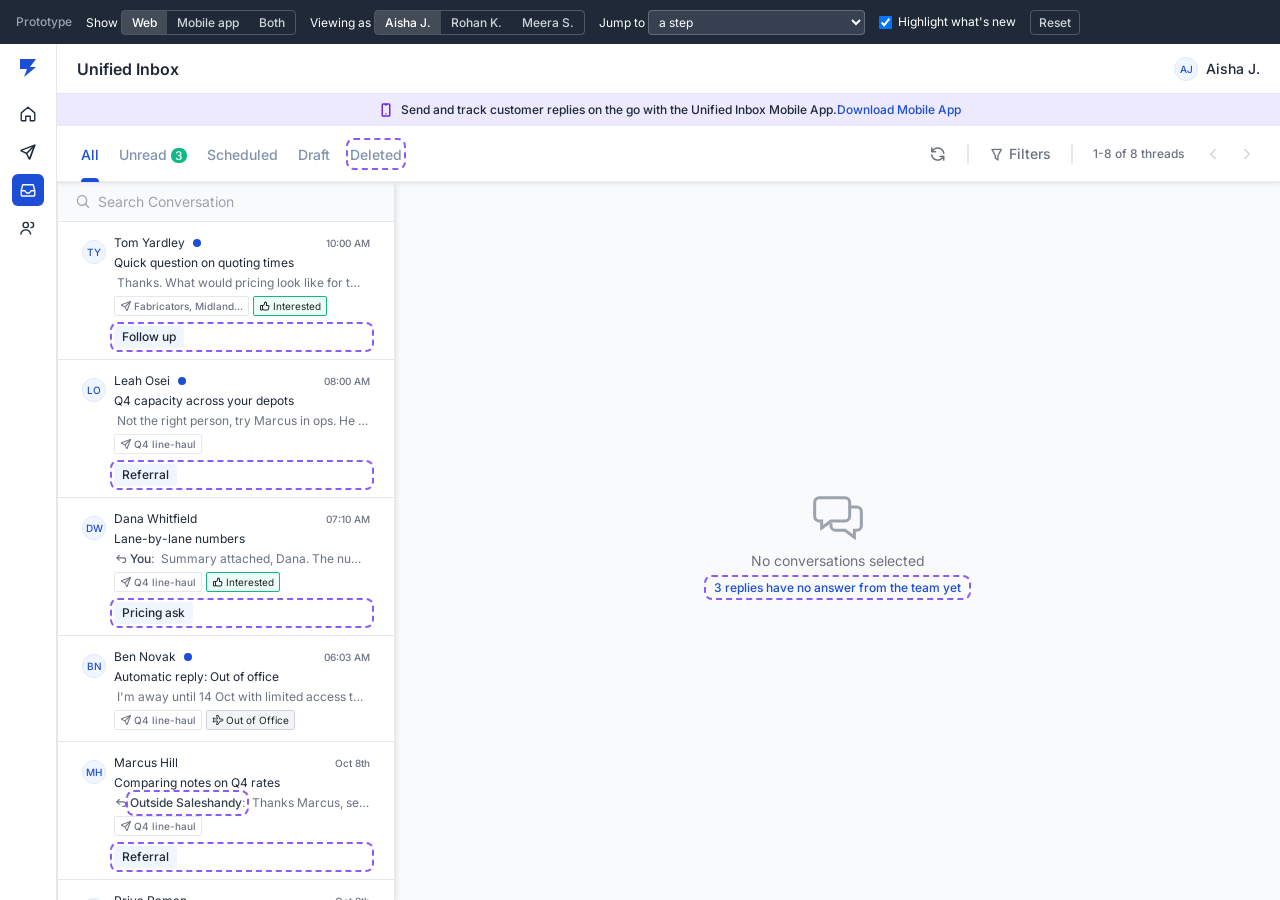
==== prototype/index.html @ 6fb3073b "PRD and prototype: Unified Inbox labels and who did what Prototype built on the production Unified I" ====
<!doctype html>
<html lang="en">
<head>
<meta charset="utf-8">
<meta name="viewport" content="width=device-width, initial-scale=1">
<title>Unified Inbox · team features on production</title>
<link rel="preconnect" href="https://fonts.googleapis.com">
<link rel="preconnect" href="https://fonts.gstatic.com" crossorigin>
<link href="https://fonts.googleapis.com/css2?family=Inter:wght@400;500;600;700&display=swap" rel="stylesheet">
<!-- Production stylesheet, downloaded verbatim from my.saleshandy.com/assets/index-BTykneNi.css on 11 Oct 2026
     (webui main 2ae90d3). Only the icon-font URLs were repointed to the local copies beside it.
     Markup below uses production's own class names, captured from the live /conversations page. -->
<link rel="stylesheet" href="prod/index.css">
<style>
/* ───────── prototype-only styles. Everything production does not have is prefixed nx- ───────── */
html,body{height:100%;margin:0}
body{font-family:Inter,sans-serif;background:#fff;overflow:hidden}
.demo{height:44px;display:flex;align-items:center;gap:14px;flex-wrap:wrap;padding:0 16px;background:#1f2937;color:#fff;font-size:12px;line-height:16px;position:relative;z-index:2000}
.demo .t{color:#9ca3af;font-weight:500}
.demo .seg{display:inline-flex;border:1px solid rgba(255,255,255,.22);border-radius:4px;overflow:hidden}
.demo .seg button{background:none;border:0;color:#d1d5db;padding:4px 10px;font:500 12px Inter,sans-serif;cursor:pointer}
.demo .seg button[aria-pressed="true"]{background:rgba(255,255,255,.16);color:#fff}
.demo select{font:12px Inter,sans-serif;background:#374151;color:#fff;border:1px solid rgba(255,255,255,.22);border-radius:4px;padding:3px 6px}
.demo .btnr{background:none;color:#d1d5db;border:1px solid rgba(255,255,255,.22);border-radius:4px;padding:4px 8px;font:500 12px Inter,sans-serif;cursor:pointer}
.demo label{margin:0}
.demo label.tg{display:inline-flex;align-items:center;gap:6px;cursor:pointer}
.demo .key{margin-left:auto;display:inline-flex;align-items:center;gap:6px;color:#c4b5fd}
.demo .key i{width:14px;height:10px;border:2px dashed #a78bfa;border-radius:3px;display:inline-block}

/* "What's new" highlight: every element production does not have carries .nx-new */
.show-new .nx-new{outline:2px dashed #8b5cf6;outline-offset:2px;border-radius:4px}
.show-new .nx-new-block{box-shadow:inset 0 0 0 2px #c4b5fd}

.stage{height:calc(100vh - 44px);display:flex;min-height:0}
.web{flex:1;min-width:0;display:flex;height:100%}
.nx-rail{width:57px;flex-shrink:0;border-right:1px solid #e5e7eb;display:flex;flex-direction:column;align-items:center;gap:6px;padding:12px 0;background:#fff}
.nx-rail .lg{width:24px;height:24px;margin-bottom:12px;color:#1d4ed8}
.nx-rail a{width:32px;height:32px;border-radius:6px;display:flex;align-items:center;justify-content:center;color:#1f2937}
.nx-rail a.on{background:#1d4ed8;color:#fff}
.nx-main{flex:1;min-width:0;display:flex;flex-direction:column;height:100%}
.nx-pagehdr{height:50px;flex-shrink:0;display:flex;align-items:center;padding:0 20px;border-bottom:1px solid #e5e7eb;background:#fff}
.nx-pagehdr h2{margin:0;font-size:16px;line-height:24px;font-weight:600;color:#1f2937}
.nx-pagehdr .me{margin-left:auto;display:flex;align-items:center;gap:8px;font-size:14px;font-weight:500;color:#1f2937}
.nx-pagehdr .me .shd-avatar{margin:0}
.unified-inbox{min-height:0}
.unified-inbox-mail-list{position:relative}

/* new: label pills in a fixed-height row and in the thread header */


.nx-more{font-size:10px;line-height:18px;font-weight:500;color:#6b7280;border:1px solid #e5e7eb;background:#fff;border-radius:2px;padding:0 4px;margin-left:4px}
.mail-item .unified-inbox-unSubScribed .d-flex{flex-wrap:nowrap;overflow:hidden}
/* production fades rows in once on load; the prototype re-renders on every click, so the replay is switched off */
.unified-inbox-content .mail-item{animation:none}
.mail-item .shd-pills .pills-label{white-space:nowrap;overflow:hidden;text-overflow:ellipsis}
.mail-item .sequence-pill{flex-shrink:1;min-width:48px;max-width:100%}
.mail-item .email-category,.mail-item .nx-lpill,.mail-item .nx-more{flex-shrink:0}

/* labels on their own line: labelled rows grow from production's 106px; unlabelled rows are untouched */
.unified-inbox-content .mail-item.nx-has-labels{height:138px}
.mail-item.nx-has-labels .unified-inbox-unSubScribed{flex-wrap:wrap}
.nx-labelline{display:flex;align-items:center;gap:4px;margin-top:6px;overflow:hidden;flex-wrap:nowrap;flex-basis:100%;width:100%;min-width:0}





.nx-more{margin:0;flex-shrink:0}
.nx-hlabels{gap:6px;flex-shrink:0}
/* design-system tags (ProspectTag, bs-tag bs-tag-blue-17) and the tag-button from AddRemoveTag; only spacing is set here */
.nx-labelline .bs-tag,.nx-hlabels .bs-tag{margin:0;max-width:150px}
/* rows use the design system's compact tag size (12px/18px, as in .prospect-sequence-list-container .bs-tag) */
.nx-labelline .bs-tag .regular-2{font-size:12px;line-height:18px;font-weight:500}
.nx-labelline .bs-tag .regular-2,.nx-hlabels .bs-tag .nx-tagname{overflow:hidden;text-overflow:ellipsis;white-space:nowrap}
.nx-labelline .bs-tag[data-act],.nx-hlabels .nx-tagname{cursor:pointer}
.nx-labelline .bs-tag[data-act]:hover,.nx-hlabels .nx-tagname:hover{text-decoration:underline}
.nx-hlabels .sh-close{cursor:pointer;font-size:10px;color:#6b7280}
.nx-hlabels .sh-close:hover{color:#1f2937}
.nx-hlabels .tag-button{font-family:Inter,sans-serif}
.nx-hlabels .tag-button.open{border-color:#1d4ed8!important;color:#1d4ed8!important}
.m-pill.lab{border:0;background:#eff6ff;color:#1f2937;cursor:pointer}
.unified-inbox-mail-header--left{min-width:0;flex:1 1 auto}
.unified-inbox-mail-header--left>.d-flex{min-width:0}
.unified-inbox-mail-subject{min-width:0;overflow:hidden}
.unified-inbox-mail-subject span{display:block;white-space:nowrap;overflow:hidden;text-overflow:ellipsis}
.unified-inbox-mail-header--right{flex-shrink:0}
.unified-inbox-mail-header--left>.gap-8{flex-shrink:0}
.unified-inbox-mail-header--left .shd-pills .pills-label{white-space:nowrap}
.unified-inbox-mail-header--right .email-category-renderer{white-space:nowrap}
@media (max-width:1300px){.demo .key{display:none}}








/* bootstrap stacking: backdrop under the modal it belongs to */
#overlay .modal-backdrop{z-index:1040}
#overlay .modal{z-index:1050;top:44px;height:calc(100% - 44px)}
#overlay .modal-backdrop{top:44px}
/* production slides the drawer in once; the prototype redraws on every click, so the slide plays only when it opens */
#overlay .prospects-filters-modal.nx-settled{animation:none}
/* production fades a message body in when it is expanded; redraws here would replay it on every click */
.unified-inbox-mail-threads .accordion__panel{animation:none}
#overlay .prospects-filters-modal .modal-dialog{height:100%}
.nx-banner .btn-solid svg{margin-right:6px}
.nx-who{color:#374151;font-weight:500}
.nx-delby{display:inline-flex;align-items:center;gap:4px;font-size:10px;line-height:16px;font-weight:500;color:#b91c1c;background:#fef2f2;border:1px solid #fecaca;border-radius:2px;padding:1px 5px;white-space:nowrap}

/* labels control beside Outcome, same box as production's select */
.nx-anchor{position:relative;display:flex;align-items:center}
.unified-inbox-mail-header--right{gap:12px}
.mail-action-btn{color:#6b7280}
.mail-action-btn:hover{color:#1f2937}
.mail-action-btn.nx-del:hover{color:#b91c1c}

/* production transfer dropdown, positioned under its control */
.nx-pop{position:absolute;top:calc(100% + 6px);right:0;z-index:50;width:264px}
.nx-pop .transfer-container{background:#fff;border:1px solid #e5e7eb;border-radius:4px;box-shadow:0 2px 12px rgba(31,41,55,.12)}
.nx-pop .transfer-body{padding:8px}
.nx-pop .transfer-search .bs-input-affix-wrapper{width:100%}
.nx-pop .transfer-list{list-style:none;margin:6px 0 0;padding:0;max-height:260px;overflow:auto}
.nx-pop .transfer-list li{display:flex;align-items:center;gap:8px;min-height:32px;padding:4px 8px;border-radius:4px;cursor:pointer;font-size:14px;color:#1f2937}
.nx-pop .transfer-list li:hover{background:#f3f4f6}
.nx-pop .transfer-list li.active{background:#eff6ff;color:#1d4ed8}
.nx-pop .transfer-list li .k{margin-left:auto;font-size:12px;color:#6b7280}
.nx-pop .transfer-list li.nx-add{color:#1d4ed8;font-weight:500}
.nx-pop .nx-hint{font-size:12px;line-height:16px;color:#6b7280;padding:8px 8px 2px;border-top:1px solid #f3f4f6;margin-top:6px}
.nx-pop .nx-form{display:flex;flex-direction:column;gap:10px;padding:4px}
.nx-pop .nx-form .ttl{font-weight:600;font-size:14px;color:#1f2937}
.nx-pop .nx-form input{height:32px;border:1px solid #1d4ed8;box-shadow:0 0 0 3px #dbeafe;border-radius:4px;padding:0 8px;font:14px Inter,sans-serif;outline:0}
.nx-pop .nx-form input.err{border-color:#b91c1c;box-shadow:0 0 0 3px #fee2e2}
.nx-pop .nx-form .er{font-size:12px;color:#b91c1c}
.nx-pop .nx-form .btns{display:flex;justify-content:flex-end;gap:8px}
.nx-cbx{width:16px;height:16px;border-radius:3px;border:1.5px solid #9ca3af;box-sizing:border-box;position:relative;flex-shrink:0;display:inline-block}
.nx-cbx.on{background:#1d4ed8;border-color:#1d4ed8}
.nx-cbx.on::after{content:"";position:absolute;left:4px;top:1px;width:4px;height:8px;border:solid #fff;border-width:0 1.5px 1.5px 0;transform:rotate(40deg)}

/* new: who sent a team reply, and activity lines in the thread */
.nx-sentby{display:inline-flex;align-items:center;gap:4px;margin-left:8px;font-size:11px;line-height:16px;font-weight:500;color:#1e40af;background:#eff6ff;border:1px solid #bfdbfe;border-radius:10px;padding:0 8px;vertical-align:middle}
.nx-sentby.seq{color:#4b5563;background:#f3f4f6;border-color:#e5e7eb}
.nx-sentby.ext{color:#92400e;background:#fffbeb;border-color:#fde68a}
.nx-act{display:flex;align-items:center;gap:8px;font-size:12px;line-height:16px;color:#6b7280;margin:0 0 14px}
.nx-act i{flex:1;height:1px;background:#e5e7eb}
.nx-act b{color:#374151;font-weight:600}
.nx-act.red{color:#b91c1c}.nx-act.red b{color:#b91c1c}.nx-act.red i{background:#fecaca}
.nx-act .shd-avatar{margin:0}
.nx-banner{display:flex;align-items:center;gap:12px;padding:10px 24px;background:#fef2f2;border-bottom:1px solid #fecaca;color:#991b1b;font-size:14px;flex-wrap:wrap}
.nx-banner .btn-solid{margin-left:auto}
.nx-replybtn{display:inline-flex;align-items:center;gap:6px;height:32px;padding:0 14px;border:1px solid #1d4ed8;color:#1d4ed8;background:#fff;border-radius:4px;font:500 14px Inter,sans-serif;cursor:pointer;margin:2px 0 24px}
.nx-composer{border:1px solid #d1d5db;border-radius:8px;background:#fff;margin:2px 0 24px}
.nx-composer textarea{display:block;width:100%;border:0;outline:0;resize:none;padding:12px 14px;min-height:88px;font:14px/20px Inter,sans-serif;border-radius:8px 8px 0 0}
.nx-composer .cb{display:flex;align-items:center;gap:8px;padding:8px 12px;border-top:1px solid #f3f4f6;font-size:12px;color:#6b7280}
.nx-composer .cb .btn-ghost{margin-left:auto}
.nx-toast{position:fixed;left:50%;bottom:24px;transform:translateX(-50%);background:#1f2937;color:#fff;border-radius:6px;padding:10px 16px;display:flex;gap:16px;align-items:center;font-size:14px;z-index:3000;box-shadow:0 4px 16px rgba(0,0,0,.2)}
.nx-toast button{background:none;border:0;color:#93c5fd;font:500 14px Inter,sans-serif;cursor:pointer;padding:0}
.nx-empty{flex:1;display:flex;flex-direction:column;align-items:center;justify-content:center;gap:8px;color:#6b7280;font-size:14px}
.nx-empty b{color:#1f2937;font-size:16px}

/* filters drawer: production modal shell; react-select boxes redrawn from their computed styles */
.nx-sel{position:relative}
.nx-sel .ctl{min-height:38px;border:1px solid #e5e7eb;border-radius:4px;background:#fff;display:flex;align-items:center;gap:6px;flex-wrap:wrap;padding:4px 40px 4px 10px;cursor:pointer;font-size:14px;color:#6b7280;position:relative}
.nx-sel .ctl::after{content:"";position:absolute;right:34px;top:8px;bottom:8px;width:1px;background:#ccc}
.nx-sel .ctl .chev{position:absolute;right:9px;top:50%;transform:translateY(-50%);color:#ccc;display:flex}
.nx-sel .chipv{display:inline-flex;align-items:center;gap:4px;background:#f3f4f6;border-radius:2px;padding:1px 6px;font-size:12px;color:#1f2937}
.nx-sel .opts{position:absolute;left:0;right:0;top:calc(100% + 4px);background:#fff;border:1px solid #e5e7eb;border-radius:4px;box-shadow:0 4px 14px rgba(31,41,55,.12);z-index:5;padding:4px;max-height:240px;overflow:auto}
.nx-sel .opts div{display:flex;align-items:center;gap:8px;padding:7px 8px;border-radius:4px;cursor:pointer;font-size:14px;color:#1f2937}
.nx-sel .opts div:hover{background:#f3f4f6}
.nx-sel .opts .k{margin-left:auto;color:#6b7280;font-size:12px}
.nx-radios{display:flex;gap:16px;font-size:14px;color:#1f2937}
.nx-radios span{display:inline-flex;align-items:center;gap:6px}
.nx-radios i{width:14px;height:14px;border-radius:50%;border:1px solid #d1d5db;display:inline-block}
.nx-radios i.on{border:4px solid #1d4ed8}
.nx-applied{display:flex;align-items:center;gap:8px;flex-wrap:wrap;padding:10px 24px;border-bottom:1px solid #eaedef;background:#fff;font-size:12px}
.nx-applied .fc{display:inline-flex;align-items:center;gap:6px;border:1px solid #e5e7eb;border-radius:14px;padding:2px 4px 2px 10px;color:#374151;background:#f9fafb}
.nx-applied .fc b{font-weight:600}
.nx-applied .fc button{border:0;background:none;color:#6b7280;cursor:pointer;width:18px;height:18px;border-radius:9px;display:inline-flex;align-items:center;justify-content:center}
.nx-applied .fc button:hover{background:#e5e7eb}
.nx-applied .clr{color:#1d4ed8;font-weight:500;cursor:pointer;background:none;border:0;font-size:12px}
.nx-confirm .modal-dialog{max-width:460px}
.nx-confirm .who{display:flex;align-items:center;gap:8px;padding:10px 12px;background:#f9fafb;border:1px solid #e5e7eb;border-radius:6px;font-size:12px;color:#4b5563;margin:12px 0}
.nx-confirm .who .shd-avatar{margin:0}
.nx-btn-danger{display:inline-flex;align-items:center;height:32px;padding:0 16px;border-radius:4px;background:#b91c1c;color:#fff;border:0;font:500 14px Inter,sans-serif;cursor:pointer}
.nx-btn-danger:hover{background:#991b1b}

/* ───────── mobile app frame (drawn from the app's help-centre screenshots) ───────── */
.mob-wrap{display:flex;align-items:flex-start;justify-content:center;gap:32px;padding:24px;overflow:auto;background:#eef2ff;height:100%;box-sizing:border-box;flex-wrap:wrap;flex:1}
.both .mob-wrap{flex:0 0 470px;border-left:1px solid #e5e7eb}
.phone{width:390px;height:780px;border-radius:44px;border:10px solid #c7d2fe;background:#fff;position:relative;overflow:hidden;box-shadow:0 10px 30px rgba(49,46,129,.15);font-family:Inter,sans-serif;color:#111827;flex-shrink:0}
.phone .sb{height:40px;display:flex;align-items:center;justify-content:space-between;padding:0 26px;font-size:14px;font-weight:600}
.phone .scr{position:absolute;top:40px;left:0;right:0;bottom:0;display:flex;flex-direction:column}
.m-top{display:flex;align-items:center;gap:10px;padding:6px 14px}
.m-search{flex:1;height:38px;border-radius:19px;background:#f3f4f6;display:flex;align-items:center;gap:8px;padding:0 14px;color:#6b7280;font-size:14px}
.m-me{width:34px;height:34px;border-radius:17px;background:#e0e7ff;color:#3730a3;display:flex;align-items:center;justify-content:center;font-size:12px;font-weight:600}
.m-chips{display:flex;gap:8px;overflow-x:auto;padding:8px 14px 10px;scrollbar-width:none;flex-shrink:0}
.m-chips::-webkit-scrollbar{display:none}
.m-chip{flex-shrink:0;display:inline-flex;align-items:center;gap:4px;height:30px;padding:0 12px;border-radius:15px;border:1px solid #e5e7eb;font-size:12px;font-weight:500;color:#374151;background:#fff;cursor:pointer;white-space:nowrap}
.m-chip.on{background:#dbeafe;border-color:#93c5fd;color:#1d4ed8}
.m-chip.clr{color:#1d4ed8;border-color:#93c5fd}
.m-tabs{display:flex;gap:18px;padding:0 16px;border-bottom:1px solid #f3f4f6;font-size:13px;font-weight:500;color:#6b7280;flex-shrink:0}
.m-tabs span{padding:8px 0;cursor:pointer}
.m-tabs span.on{color:#1d4ed8;box-shadow:inset 0 -2px 0 #1d4ed8}
.m-list{flex:1;overflow:auto}
.m-row{display:flex;gap:12px;padding:12px 16px;border-bottom:1px solid #f3f4f6;cursor:pointer}
.m-row .av{width:36px;height:36px;border-radius:18px;background:#eef2ff;color:#3730a3;font-size:12px;font-weight:600;display:flex;align-items:center;justify-content:center;flex-shrink:0}
.m-row .b{flex:1;min-width:0}
.m-row .n{display:flex;align-items:center;gap:6px;font-size:15px;font-weight:600}
.m-row .n .d{width:7px;height:7px;border-radius:4px;background:#2563eb}
.m-row .n .dt{margin-left:auto;font-size:12px;font-weight:400;color:#6b7280}
.m-row .s{font-size:13px;font-weight:600;white-space:nowrap;overflow:hidden;text-overflow:ellipsis;margin-top:2px}
.m-row .p{font-size:13px;color:#6b7280;white-space:nowrap;overflow:hidden;text-overflow:ellipsis;margin-top:2px}
.m-row .pl{display:flex;gap:6px;margin-top:6px;overflow:hidden}
.m-pill{display:inline-flex;align-items:center;gap:4px;height:22px;padding:0 7px;border-radius:4px;border:1px solid #e5e7eb;font-size:11px;color:#4b5563;white-space:nowrap;flex-shrink:0}
.m-pill.pos{border-color:#86efac;background:#f0fdf4;color:#15803d}
.m-pill.neg{border-color:#fecaca;background:#fef2f2;color:#b91c1c}
.m-pill.del{border-color:#fecaca;background:#fef2f2;color:#b91c1c}
.m-bar{display:flex;align-items:center;gap:10px;padding:8px 12px;border-bottom:1px solid #f3f4f6}
.m-bar .ttl{flex:1;min-width:0;font-size:15px;font-weight:600;white-space:nowrap;overflow:hidden;text-overflow:ellipsis}
.m-ib{width:36px;height:36px;border-radius:18px;border:1px solid #e5e7eb;display:flex;align-items:center;justify-content:center;color:#374151;background:#fff;cursor:pointer;flex-shrink:0;position:relative}
.m-ib .bd{position:absolute;top:-3px;right:-3px;min-width:16px;height:16px;border-radius:8px;background:#1d4ed8;color:#fff;font-size:10px;font-weight:600;display:flex;align-items:center;justify-content:center;padding:0 3px}
.m-meta{display:flex;gap:6px;flex-wrap:wrap;padding:8px 14px;border-bottom:1px solid #f3f4f6}
.m-thread{flex:1;overflow:auto;padding:12px 14px;display:flex;flex-direction:column;gap:10px;background:#f9fafb}
.m-msg{background:#fff;border:1px solid #eef0f3;border-radius:12px;padding:10px 12px;font-size:13px;line-height:19px;flex-shrink:0}
.m-msg .f{display:flex;align-items:center;gap:6px;flex-wrap:wrap;font-size:12px;color:#6b7280;margin-bottom:4px}
.m-msg .f b{color:#111827}
.m-act{display:flex;align-items:center;gap:6px;font-size:11px;color:#6b7280;flex-shrink:0}
.m-act i{flex:1;height:1px;background:#e5e7eb}
.m-act b{color:#374151}
.m-act.red,.m-act.red b{color:#b91c1c}
.m-reply{padding:10px 14px;border-top:1px solid #f3f4f6;display:flex;gap:8px}
.m-reply span{flex:1;height:40px;border-radius:20px;border:1px solid #e5e7eb;display:flex;align-items:center;padding:0 14px;color:#9ca3af;font-size:14px}
.m-reply b{width:40px;height:40px;border-radius:20px;background:#1d4ed8;color:#fff;display:flex;align-items:center;justify-content:center}
.m-sheet-bg{position:absolute;inset:0;background:rgba(17,24,39,.35);z-index:5}
.m-sheet{position:absolute;left:0;right:0;bottom:0;background:#fff;border-radius:18px 18px 0 0;z-index:6;padding:8px 0 16px;max-height:80%;overflow:auto}
.m-sheet .grab{width:40px;height:4px;border-radius:2px;background:#d1d5db;margin:0 auto 8px}
.m-sheet .hd{display:flex;align-items:center;justify-content:space-between;padding:4px 18px 10px;font-size:17px;font-weight:600}
.m-sheet .hd button{background:none;border:0;font-size:22px;line-height:22px;color:#6b7280;cursor:pointer}
.m-sheet .opt{display:flex;align-items:center;gap:12px;padding:12px 18px;font-size:15px;cursor:pointer;border-top:1px solid #f9fafb}
.m-sheet .opt .rd{margin-left:auto;width:20px;height:20px;border-radius:10px;border:1.5px solid #9ca3af;box-sizing:border-box}
.m-sheet .opt .rd.on{border:6px solid #1d4ed8}
.m-sheet .opt .k{margin-left:auto;color:#6b7280;font-size:13px}
.m-sheet .opt.add{color:#1d4ed8;font-weight:500}
.m-sheet .note{font-size:12px;color:#6b7280;padding:8px 18px 0}
.m-sheet .acts{display:flex;gap:10px;padding:12px 18px 0}
.m-sheet .acts button{flex:1;height:44px;border-radius:10px;font:600 15px Inter,sans-serif;border:1px solid #e5e7eb;background:#fff;cursor:pointer}
.m-sheet .acts button.d{background:#b91c1c;border-color:#b91c1c;color:#fff}
.m-sheet .acts button.p{background:#1d4ed8;border-color:#1d4ed8;color:#fff}
.m-sheet .acts button:disabled{opacity:.4}
.m-sheet input{margin:4px 18px;width:calc(100% - 36px);height:44px;border:1px solid #1d4ed8;border-radius:10px;padding:0 12px;font:15px Inter,sans-serif;box-sizing:border-box;outline:0}
.m-banner{display:flex;align-items:center;gap:8px;padding:10px 14px;background:#fef2f2;color:#991b1b;font-size:12px}
.m-banner b{margin-left:auto;color:#1d4ed8;cursor:pointer}
.m-cap{width:300px;font-size:13px;line-height:20px;color:#374151}
.m-cap h3{margin:0 0 8px;font-size:15px;color:#111827}
.m-cap ul{margin:0;padding-left:18px}
.m-cap li{margin-bottom:6px}
</style>
</head>
<body>
<div class="demo" id="demo"></div>
<div class="stage" id="stage"></div>
<div id="overlay"></div>

<script>
/* ═════════ data ═════════ */
const USERS = { aj: { name: 'Aisha J.', init: 'AJ' }, rk: { name: 'Rohan K.', init: 'RK' }, ms: { name: 'Meera S.', init: 'MS' } };
const ORDER = ['aj', 'rk', 'ms'];
const MAILBOX = { name: 'Meridian Sales', email: 'sales@meridian.io', init: 'MS' };
const SENT = { pos: 'positive-sentiment', neg: 'negative-sentiment', neu: 'neutral-sentiment', def: 'default-sentiment' };
const OUTCOMES = [
  { id: 'unc', name: 'Uncategorized', s: 'def', ic: 'mail' }, { id: 'int', name: 'Interested', s: 'pos', ic: 'thumb' },
  { id: 'ni', name: 'Not Interested', s: 'neg', ic: 'thumbd' }, { id: 'mtg', name: 'Meeting Booked', s: 'pos', ic: 'cal' },
  { id: 'ooo', name: 'Out of Office', s: 'neu', ic: 'plane' }, { id: 'cls', name: 'Closed', s: 'pos', ic: 'dollar' },
  { id: 'now', name: 'Not Now', s: 'neu', ic: 'clock' }, { id: 'dnc', name: 'Do Not Contact', s: 'neg', ic: 'ban' },
];
const STEPS = ['1. Aisha opens the shared inbox', '2. Every reply names who sent it', '3. Aisha adds a label', '4. Aisha creates a new label',
  '5. Aisha changes the outcome', '6. Aisha deletes a thread', '7. Meera sees who deleted it', '8. Meera filters by who replied'];
const d = (day, h, m) => new Date(2026, 9, day, h, m).getTime();
const NOW0 = d(9, 11, 0);
let S, ui, clock;

function seed() {
  clock = NOW0;
  S = {
    me: 'aj',
    labels: [{ id: 'followup', name: 'Follow up' }, { id: 'pricing', name: 'Pricing ask' }, { id: 'referral', name: 'Referral' }, { id: 'rohan', name: 'Rohan' }],
    threads: [
      { id: 'tom', name: 'Tom Yardley', email: 'tom@cassmetals.com', init: 'TY', seq: 'Fabricators, Midlands', subject: 'Re: Quick question on quoting times', outcome: 'int', labels: ['followup'], unread: true, deleted: null, finished: false, items: [
        { k: 'seq', step: 2, at: d(6, 9, 30), text: 'Hi Tom,\n\nFollowing up on my note last week. Worth fifteen minutes to see whether this fits how your buyers work?' },
        { k: 'in', at: d(8, 16, 12), text: 'Interesting. Can you send the case study you mentioned?' },
        { k: 'ev', type: 'outcome', by: 'rk', from: 'unc', to: 'int', at: d(8, 16, 20) },
        { k: 'out', by: 'rk', at: d(9, 9, 0), text: 'Here it is, Tom. Cass Metals cut quoting time by a third in the first quarter.' },
        { k: 'in', at: d(9, 10, 0), text: 'Thanks. What would pricing look like for two plants?' },
      ] },
      { id: 'leah', name: 'Leah Osei', email: 'leah@harbourview.co', init: 'LO', seq: 'Q4 line-haul', subject: 'Re: Q4 capacity across your depots', outcome: 'unc', labels: ['referral'], unread: true, deleted: null, items: [
        { k: 'seq', step: 1, at: d(8, 9, 0), text: 'Hi Leah,\n\nHow are you planning Q4 line-haul capacity across your depots?' },
        { k: 'in', at: d(9, 8, 0), text: 'Not the right person, try Marcus in ops. He owns carrier contracts.' },
      ] },
      { id: 'dana', name: 'Dana Whitfield', email: 'dana@brightline.com', init: 'DW', seq: 'Q4 line-haul', subject: 'Re: Lane-by-lane numbers', outcome: 'int', labels: ['pricing'], unread: false, deleted: null, items: [
        { k: 'seq', step: 2, at: d(7, 9, 0), text: 'Hi Dana,\n\nSharing the lane-by-lane numbers we discussed. Happy to send a summary.' },
        { k: 'in', at: d(9, 6, 40), text: "Send the summary over. If the numbers hold up I'll loop in finance." },
        { k: 'ev', type: 'outcome', by: null, from: 'unc', to: 'int', at: d(9, 6, 41) },
        { k: 'out', by: 'aj', at: d(9, 7, 10), text: 'Summary attached, Dana. The numbers assume your current three lanes.' },
      ] },
      { id: 'ben', name: 'Ben Novak', email: 'ben@northwind.io', init: 'BN', seq: 'Q4 line-haul', subject: 'Automatic reply: Out of office', outcome: 'ooo', labels: [], unread: true, deleted: null, items: [
        { k: 'seq', step: 1, at: d(9, 6, 2), text: 'Hi Ben,\n\nQuick one: how are you handling Q4 line-haul capacity across the Northwind depots?' },
        { k: 'in', at: d(9, 6, 3), text: "I'm away until 14 Oct with limited access to email. For urgent matters contact ops@northwind.io." },
        { k: 'ev', type: 'outcome', by: null, from: 'unc', to: 'ooo', at: d(9, 6, 3) },
      ] },
      { id: 'priya', name: 'Priya Raman', email: 'priya@vertexhealth.com', init: 'PR', seq: 'Fabricators, Midlands', subject: 'Re: Onboarding in November', outcome: 'int', labels: [], unread: false, deleted: null, items: [
        { k: 'seq', step: 3, at: d(5, 9, 0), text: 'Hi Priya,\n\nOne last note from me. If onboarding time is the blocker, it is shorter than most expect.' },
        { k: 'in', at: d(8, 9, 15), text: 'What would onboarding look like if we started in November?' },
        { k: 'ev', type: 'outcome', by: 'ms', from: 'unc', to: 'int', at: d(8, 9, 30) },
        { k: 'out', by: 'ms', at: d(8, 10, 5), text: 'About two weeks end to end. I can walk you through it on a call.' },
      ] },
      { id: 'marcus', name: 'Marcus Hill', email: 'marcus@harbourview.co', init: 'MH', seq: 'Q4 line-haul', subject: 'Re: Comparing notes on Q4 rates', outcome: 'unc', labels: ['referral'], unread: false, deleted: null, items: [
        { k: 'seq', step: 1, at: d(7, 9, 0), text: 'Hi Marcus,\n\nLeah suggested you own carrier contracts. Open to comparing notes on Q4 rates?' },
        { k: 'in', at: d(7, 15, 20), text: 'Leah passed your note on. Happy to compare notes on carrier rates.' },
        { k: 'out', by: null, ext: true, at: d(8, 11, 0), text: 'Thanks Marcus, sending a few times for next week.' },
      ] },
      { id: 'sofia', name: 'Sofia Lindqvist', email: 'sofia@alloyco.com', init: 'SL', seq: 'Fabricators, Midlands', subject: 'Re: Following up', outcome: 'ni', labels: [], unread: false, deleted: null, finished: true, items: [
        { k: 'seq', step: 2, at: d(5, 9, 0), text: 'Hi Sofia,\n\nFollowing up in case my first note got buried.' },
        { k: 'in', at: d(6, 14, 0), text: "We've just signed with another vendor, so not this year." },
        { k: 'ev', type: 'outcome', by: 'rk', from: 'unc', to: 'ni', at: d(6, 14, 30) },
      ] },
      { id: 'arjun', name: 'Arjun Mehta', email: 'arjun@cascade.partners', init: 'AM', seq: 'Fabricators, Midlands', subject: 'Re: 20 minutes on quoting times', outcome: 'mtg', labels: ['rohan'], unread: false, deleted: null, finished: true, items: [
        { k: 'seq', step: 1, at: d(5, 9, 0), text: 'Hi Arjun,\n\nWould a 20-minute look at quoting times be useful this month?' },
        { k: 'in', at: d(6, 10, 0), text: 'Tuesday works. Send an invite?' },
        { k: 'out', by: 'rk', at: d(6, 10, 20), text: 'Invite sent for Tuesday at 11.' },
        { k: 'ev', type: 'outcome', by: 'rk', from: 'unc', to: 'mtg', at: d(6, 10, 21) },
      ] },
    ],
  };
  ui = { view: 'web', showNew: true, feed: 'all', sel: null, search: '', pop: null, labelQuery: '', newName: '',
         modal: null, toast: null, composing: false, draft: '', filters: { outcomes: [], replied: [], labels: [] },
         draftFilters: null, openSel: null, m: { screen: 'list', sheet: null, newName: '' } };
}

/* ═════════ helpers ═════════ */
const esc = (s) => String(s).replace(/[&<>"']/g, (c) => ({ '&': '&amp;', '<': '&lt;', '>': '&gt;', '"': '&quot;', "'": '&#39;' }[c]));
const T = (id) => S.threads.find((t) => t.id === id);
const L = (id) => S.labels.find((l) => l.id === id);
const O = (id) => OUTCOMES.find((o) => o.id === id);
const tick = () => (clock += 60e3);
const who = (u) => (u === S.me ? 'You' : USERS[u].name);
const MON = ['Jan', 'Feb', 'Mar', 'Apr', 'May', 'Jun', 'Jul', 'Aug', 'Sep', 'Oct', 'Nov', 'Dec'];
const ord = (n) => n + (n % 10 === 1 && n !== 11 ? 'st' : n % 10 === 2 && n !== 12 ? 'nd' : n % 10 === 3 && n !== 13 ? 'rd' : 'th');
function hm(ts) { const x = new Date(ts); let h = x.getHours(); const m = String(x.getMinutes()).padStart(2, '0'); const ap = h >= 12 ? 'PM' : 'AM'; h = h % 12 || 12; return `${String(h).padStart(2, '0')}:${m} ${ap}`; }
const sameDay = (a, b) => new Date(a).toDateString() === new Date(b).toDateString();
const listDate = (ts) => (sameDay(ts, clock) ? hm(ts) : `${MON[new Date(ts).getMonth()]} ${ord(new Date(ts).getDate())}`);
const fullDate = (ts) => { const x = new Date(ts); return `${MON[x.getMonth()]} ${x.getDate()}, ${x.getFullYear()} ${hm(ts)}`; };
function rel(ts) { const diff = clock - ts; if (diff < 60e3) return 'just now'; if (diff < 36e5) return `${Math.round(diff / 60e3)} min ago`; return sameDay(ts, clock) ? `today, ${hm(ts)}` : fullDate(ts); }
const lastAt = (t) => Math.max(...t.items.map((i) => i.at));
const outs = (t) => t.items.filter((i) => i.k === 'out');
const lastMsg = (t) => [...t.items].reverse().find((i) => i.k !== 'ev');
const repliers = (t) => new Set(outs(t).map((o) => (o.ext ? 'ext' : o.by)));
const live = () => S.threads.filter((t) => !t.deleted);
const labelCount = (id) => live().filter((t) => t.labels.includes(id)).length;
function labelText(t) { if (!t.labels.length) return 'Add label'; const n = t.labels.map((l) => L(l).name); return n.length <= 2 ? n.join(', ') : `${n.slice(0, 2).join(', ')} +${n.length - 2}`; }
const emptyF = () => ({ outcomes: [], replied: [], labels: [] });

function matches(t, f = ui.filters) {
  if (ui.feed === 'deleted') return !!t.deleted;
  if (t.deleted) return false;
  if (ui.feed === 'unread' && !t.unread) return false;
  if (ui.feed === 'scheduled' || ui.feed === 'draft') return false;
  if (f.outcomes.length && !f.outcomes.includes(t.outcome)) return false;
  if (f.labels.length && !f.labels.some((l) => t.labels.includes(l))) return false;
  if (f.replied.length) { const r = repliers(t); if (!f.replied.some((v) => (v === 'none' ? r.size === 0 : r.has(v)))) return false; }
  if (ui.search) { const q = ui.search.toLowerCase(); if (![t.name, t.subject, ...t.items.map((i) => i.text || '')].join(' ').toLowerCase().includes(q)) return false; }
  return true;
}
const visible = (f) => S.threads.filter((t) => matches(t, f)).sort((a, b) => (ui.feed === 'deleted' ? b.deleted.at - a.deleted.at : lastAt(b) - lastAt(a)));

/* ═════════ icons (production SVGs where captured; repo-equivalent strokes elsewhere) ═════════ */
const P = {
  send: '<path fill="currentColor" fill-rule="evenodd" d="M21.7 2.2a1 1 0 0 1 0 1.4l-11 11a1 1 0 0 1-1.4-1.4l11-11a1 1 0 0 1 1.4 0Z" clip-rule="evenodd"/><path fill="currentColor" fill-rule="evenodd" d="M21.7 2.2a1 1 0 0 1 .234 1.0l-6.5 18a1.5 1.5 0 0 1-2.8.096l-3.3-6.6-6.6-3.3a1.5 1.5 0 0 1 .095-2.8l18-6.5a1 1 0 0 1 1.0.233ZM4.3 10.0l6.0 3.0a1 1 0 0 1 .448.4l3.0 6.0 5.4-14.9-14.9 5.4Z" clip-rule="evenodd"/>',
  thumb: '<path fill="currentColor" fill-rule="evenodd" d="M13 5.0a1 1 0 0 0-1 1v1a5 5 0 0 1-4 4.9v5.1a2 2 0 0 0 2 2h7a1 1 0 0 1 .085.0c.087.0.238-.017.4-.21.2-.199.3-.54.5-1.0l.974-4.8a1 1 0 0 0-.997-.918h-3a1 1 0 0 1-1-1v-5a1 1 0 0 0-1-1Zm-5.4 15.2a2.0 2.0 0 0 1-1.6.8H4a2 2 0 0 1-2-2v-7a2 2 0 0 1 2-2h3a3 3 0 0 0 3-3v-1a3 3 0 0 1 6 0v4h2a3 3 0 0 1 3 3c0 .066-.006.1-.02.1l-1 5-.006.0c-.177.7-.524 1.4-1.0 1.9-.518.5-1.2.84-1.9.791H10a4 4 0 0 1-2.4-.8Zm-1.6-8.2H4v7h2v-7Z" clip-rule="evenodd"/>',
  ban: '<path fill="currentColor" fill-rule="evenodd" d="M12 4a8 8 0 1 0 0 16 8 8 0 0 0 0-16ZM2 12C2 6.4 6.4 2 12 2s10 4.4 10 10-4.4 10-10 10S2 17.5 2 12Z" clip-rule="evenodd"/><path fill="currentColor" fill-rule="evenodd" d="M4.9 4.9a1 1 0 0 1 1.4 0l12.6 12.6a1 1 0 0 1-1.4 1.4l-12.6-12.6a1 1 0 0 1 0-1.4Z" clip-rule="evenodd"/>',
  unread: '<path fill-rule="evenodd" clip-rule="evenodd" d="M3.7 4.4C3.3 4.4 3 4.8 3 5.2V12.7C3 13.1 3.3 13.4 3.7 13.4H14.2C14.6 13.4 15 13.1 15 12.7V5.2C15 4.8 14.6 4.4 14.2 4.4H3.7ZM1.5 5.2C1.5 4.0 2.5 2.9 3.7 2.9H14.2C15.4 2.9 16.5 4.0 16.5 5.2V12.7C16.5 13.9 15.4 14.9 14.2 14.9H3.7C2.5 14.9 1.5 13.9 1.5 12.7V5.2Z" fill="currentColor"/><path fill-rule="evenodd" clip-rule="evenodd" d="M1.6 4.8C1.8 4.4 2.3 4.4 2.6 4.6L9.0 8.8L15.3 4.6C15.6 4.4 16.1 4.4 16.3 4.8C16.6 5.1 16.5 5.6 16.1 5.8L9.4 10.3C9.1 10.5 8.8 10.5 8.5 10.3L1.8 5.8C1.4 5.6 1.3 5.1 1.6 4.8Z" fill="currentColor"/><circle cx="15" cy="14" r="2" fill="currentColor"/>',
  reply: '<path fill-rule="evenodd" clip-rule="evenodd" d="M7.2 3.2C7.5 3.5 7.5 3.9 7.2 4.2L5.5 6.0H12C12.9 6.0 13.9 6.3 14.6 7.1C15.3 7.8 15.7 8.7 15.7 9.7C15.7 10.7 15.3 11.7 14.6 12.4C13.9 13.1 12.9 13.5 12 13.5H11.2C10.8 13.5 10.5 13.1 10.5 12.7C10.5 12.3 10.8 12.0 11.2 12.0H12C12.5 12.0 13.1 11.7 13.5 11.3C14.0 10.9 14.2 10.3 14.2 9.7C14.2 9.1 14.0 8.5 13.5 8.1C13.1 7.7 12.5 7.5 12 7.5H5.5L7.2 9.2C7.5 9.5 7.5 9.9 7.2 10.2C6.9 10.5 6.5 10.5 6.2 10.2L3.2 7.2C2.9 6.9 2.9 6.5 3.2 6.2L6.2 3.2C6.5 2.9 6.9 2.9 7.2 3.2Z" fill="currentColor"/>',
};
const S24 = (n, s = 12) => `<svg width="${s}" height="${s}" fill="none" viewBox="0 0 24 24" aria-hidden="true">${P[n]}</svg>`;
const S18 = (n, s = 18) => `<svg width="${s}" height="${s}" viewBox="0 0 18 18" fill="none" aria-hidden="true">${P[n]}</svg>`;
const ST = (dd, s = 16, w = 1.8) => `<svg width="${s}" height="${s}" viewBox="0 0 24 24" fill="none" stroke="currentColor" stroke-width="${w}" stroke-linecap="round" stroke-linejoin="round" aria-hidden="true">${dd}</svg>`;
const I = {
  tag: (s = 12) => ST('<path d="M3 12V4a1 1 0 0 1 1-1h8l9 9-9 9z"/><circle cx="7.5" cy="7.5" r="1.5"/>', s, 2),
  trash: (s = 18) => ST('<path d="M4 7h16"/><path d="M10 11v6M14 11v6"/><path d="M5 7l1 12a2 2 0 0 0 2 2h8a2 2 0 0 0 2-2l1-12"/><path d="M9 7V4h6v3"/>', s, 1.6),
  chev: (s = 16) => ST('<path d="m6 9 6 6 6-6"/>', s, 2),
  chevL: (s = 18) => ST('<path d="m15 6-6 6 6 6"/>', s, 2),
  chevR: (s = 18) => ST('<path d="m9 6 6 6-6 6"/>', s, 2),
  fwd: (s = 18) => ST('<path d="M15 14l4-4-4-4"/><path d="M19 10H8a4 4 0 1 0 0 8h1"/>', s, 1.6),
  backup: (s = 14) => ST('<path d="M9 14 5 10l4-4"/><path d="M5 10h11a4 4 0 1 1 0 8h-1"/>', s, 2),
  info: (s = 12) => ST('<circle cx="12" cy="12" r="9"/><path d="M12 8h.01M11 12h1v4h1"/>', s, 2),
  restore: (s = 14) => ST('<path d="M3 12a9 9 0 1 0 3-6.7"/><path d="M3 4v5h5"/>', s, 2),
  search: (s = 16) => ST('<circle cx="11" cy="11" r="7"/><path d="m20 20-3.5-3.5"/>', s, 2),
  x: (s = 12) => ST('<path d="M6 6l12 12M18 6 6 18"/>', s, 2.2),
  plus: (s = 14) => ST('<path d="M12 5v14M5 12h14"/>', s, 2.2),
  mail: (s = 12) => ST('<rect x="3" y="5" width="18" height="14" rx="2"/><path d="m3 7 9 6 9-6"/>', s, 2),
  cal: (s = 12) => ST('<rect x="4" y="5" width="16" height="16" rx="2"/><path d="M16 3v4M8 3v4M4 11h16"/>', s, 2),
  plane: (s = 12) => ST('<path d="M16 10h4a2 2 0 0 1 0 4h-4l-4 7h-3l2-7H7l-2 2H2l2-4-2-4h3l2 2h4L9 3h3z"/>', s, 1.8),
  dollar: (s = 12) => ST('<path d="M16.7 8A3 3 0 0 0 14 6h-4a3 3 0 0 0 0 6h4a3 3 0 0 1 0 6h-4a3 3 0 0 1-2.7-2M12 3v3m0 12v3"/>', s, 2),
  clock: (s = 12) => ST('<circle cx="12" cy="12" r="9"/><path d="M12 7v5l3 3"/>', s, 2),
  personstar: (s = 18) => ST('<circle cx="10" cy="7" r="4"/><path d="M3 21v-2a4 4 0 0 1 4-4h4"/><path d="m17.8 20.8-2.1 1.1.4-2.4-1.7-1.6 2.4-.3 1-2.1 1 2.1 2.4.3-1.7 1.6.4 2.4z"/>', s, 1.8),
  back: (s = 20) => ST('<path d="M15 6l-6 6 6 6"/>', s, 2.2),
  inbox: (s = 18) => ST('<path d="M3 13h5l2 3h4l2-3h5"/><path d="M5 5h14l2 8v6a1 1 0 0 1-1 1H4a1 1 0 0 1-1-1v-6z"/>', s, 1.8),
  home: (s = 18) => ST('<path d="M3 10.5 12 3l9 7.5V20a1 1 0 0 1-1 1h-5v-6H9v6H4a1 1 0 0 1-1-1z"/>', s, 1.8),
  people: (s = 18) => ST('<circle cx="9" cy="8" r="3.5"/><path d="M2.5 20c.8-3.5 3.4-5.5 6.5-5.5s5.7 2 6.5 5.5"/><path d="M16 4.5a3.5 3.5 0 0 1 0 7"/>', s, 1.8),
};
const outIcon = (o, s = 12) => (o.ic === 'thumb' ? S24('thumb', s) : o.ic === 'thumbd' ? `<span style="display:inline-flex;transform:scaleY(-1)">${S24('thumb', s)}</span>` : o.ic === 'ban' ? S24('ban', s) : I[o.ic](s));
const avatar = (init, size = 'sm', extra = '') => `<div class="shd-avatar shd-avatar--${size} ${extra}"><span>${init}</span></div>`;
const NEW = (cls = '') => `nx-new ${cls}`;

/* ═════════ actions: every write records who did it ═════════ */
function openThread(id) { ui.sel = id; ui.pop = null; ui.composing = false; ui.draft = ''; const t = T(id); if (t && !t.deleted) t.unread = false; }
function sendReply(text) {
  const t = T(ui.sel); text = text.trim(); if (!text) return;
  t.items.push({ k: 'out', by: S.me, at: tick(), text }); ui.composing = false; ui.draft = '';
  toast('Email sent successfully.');
}
function setOutcome(id, to, silent) {
  const t = T(id); const from = t.outcome; ui.pop = null; ui.m.sheet = null; if (from === to) return;
  const ev = { k: 'ev', type: 'outcome', by: S.me, from, to, at: tick() };
  t.outcome = to; t.items.push(ev);
  if (!silent) toast('Outcome updated successfully', () => { t.outcome = from; t.items = t.items.filter((i) => i !== ev); });
}
const toggleLabel = (id, lid) => { const t = T(id); t.labels = t.labels.includes(lid) ? t.labels.filter((x) => x !== lid) : [...t.labels, lid]; };
function labelError(n) { n = n.trim(); if (!n) return ''; if (n.length > 30) return 'Keep it to 30 characters.'; if (S.labels.some((l) => l.name.toLowerCase() === n.toLowerCase())) return `There is already a label called "${n}".`; return ''; }
function createLabel(name, threadId) {
  const n = name.trim(); if (!n || labelError(n)) return false;
  const id = 'l' + Math.random().toString(36).slice(2, 8);
  S.labels.push({ id, name: n }); if (threadId) toggleLabel(threadId, id);
  toast(threadId ? `Label "${n}" created and added.` : `Label "${n}" created.`); return true;
}
function deleteThread(id) {
  const t = T(id); const ev = { k: 'ev', type: 'deleted', by: S.me, at: tick() };
  t.deleted = { by: S.me, at: ev.at }; t.items.push(ev); ui.modal = null; ui.m.sheet = null; ui.m.screen = 'list';
  ui.sel = (visible()[0] || {}).id || null;
  toast('Thread deleted for everyone. It stays in Deleted for 30 days.', () => { t.deleted = null; t.items = t.items.filter((i) => i !== ev); ui.sel = id; });
}
function restoreThread(id) {
  const t = T(id); t.items.push({ k: 'ev', type: 'restored', by: S.me, at: tick() }); t.deleted = null;
  ui.sel = (visible()[0] || {}).id || null; ui.m.screen = 'list'; toast(`Restored. ${t.name}'s thread is back in All.`);
}
let tt;
function toast(text, undo) { ui.toast = { text, undo }; clearTimeout(tt); tt = setTimeout(() => { ui.toast = null; render(); }, 7000); }

/* ═════════ WEB: production markup ═════════ */
function webTabs() {
  const unread = live().filter((t) => t.unread).length;
  const delN = S.threads.filter((t) => t.deleted).length;
  const badge = (n) => (n ? `<span class="regular-1 font-medium gray-txt-1 green-13 pr-1 pl-1 ml-1 br-7">${n}</span>` : '');
  const tab = (v, label, extra = '', cls = '') => `<div class="${ui.feed === v ? 'active' : ''} ${cls}"><span class="regular-2 font-medium ${ui.feed === v ? 'blue-txt-11 active__email-nav' : 'gray-txt-30'}" data-act="feed" data-id="${v}" role="button" tabindex="0" style="cursor:pointer">${label}</span>${extra}</div>`;
  const n = visible().length;
  return `<div class="unified-inbox-content--row"><div class="row-left"><div class="d-flex gap-20 position-relative">
      ${tab('all', 'All')}${tab('unread', 'Unread', badge(unread))}${tab('scheduled', 'Scheduled')}${tab('draft', 'Draft')}${tab('deleted', 'Deleted', badge(delN), NEW())}
    </div></div>
    <div class="row-right"><div class="refresh-unified-inbox" role="button" tabindex="0" data-act="refresh"><i class="sh-refresh"></i></div><div class="unified-inbox-action-separator"></div>
      <div class="unified-filter-icon-container" role="button" tabindex="0" data-act="openfilters"><div class="unified-filter-icon-main d-flex align-items-center"><i class="sh-filter unified-inbox-action-icon"></i><span class="regular-2 font-medium line-height-20">Filters</span></div></div>
      <div class="unified-inbox-action-separator"></div>
      <div class="unified-inbox-pagination-wrapper"><p class="unified-inbox-pagination-info">${n ? `1-${n} of ${n}` : '0'} threads</p><div class="unified-inbox-pagination-btn"><div class="disabled">${I.chevL()}</div><div class="disabled">${I.chevR()}</div></div></div>
    </div></div>`;
}

function appliedBar() {
  const f = ui.filters; const chips = [];
  if (f.outcomes.length) chips.push({ k: 'outcomes', l: 'Outcome', v: f.outcomes.map((o) => O(o).name).join(', ') });
  if (f.replied.length) chips.push({ k: 'replied', l: 'Replied by', v: f.replied.map((r) => (r === 'none' ? 'Not replied yet' : r === 'ext' ? 'Outside Saleshandy' : USERS[r].name)).join(', '), nw: true });
  if (f.labels.length) chips.push({ k: 'labels', l: 'Labels', v: f.labels.map((l) => L(l).name).join(', '), nw: true });
  if (!chips.length || ui.feed === 'deleted') return '';
  return `<div class="nx-applied">${chips.map((c) => `<span class="fc ${c.nw ? NEW() : ''}">${c.l}: <b>${esc(c.v)}</b><button data-act="rmfilter" data-id="${c.k}" aria-label="Remove ${c.l} filter">${I.x(10)}</button></span>`).join('')}<button class="clr" data-act="clearfilters">Clear all</button></div>`;
}

function mailItem(t) {
  const m = lastMsg(t);
  let prefix = '';
  if (m && m.k === 'out') {
    const nm = m.ext ? 'Outside Saleshandy' : who(m.by);
    prefix = `<span class="gray-txt-15" style="display:inline-flex">${I.backup(14)}</span><span class="regular-1 line-height-18 gray-txt-15 ${m.ext || m.by !== S.me ? NEW() : ''}" style="margin:0 4px 0 2px;white-space:nowrap"><span class="nx-who">${esc(nm)}</span>:</span>`;
  }
  const o = O(t.outcome);
  const cat = !t.deleted && t.outcome !== 'unc' ? `<div class="email-category ${SENT[o.s]}">${outIcon(o, 12)}<span>${o.name}</span></div>` : '';
  let labels = '';
  if (!t.deleted && t.labels.length) {
    const max = t.labels.length > 2 ? 1 : 2; // ProspectTagsRow's default
    labels = `<div class="nx-labelline ${NEW()}">${t.labels.slice(0, max).map((l) => `<div class="bs-tag bs-tag-blue-17 d-flex flex-row nx-lpill" data-act="labelfilter" data-id="${l}" role="button" tabindex="0" title="Show all threads labelled ${esc(L(l).name)}"><span class="regular-2">${esc(L(l).name)}</span></div>`).join('')}${t.labels.length > max ? `<div class="bs-tag bs-tag-blue-17 d-flex flex-row nx-more" title="${esc(t.labels.slice(max).map((l) => L(l).name).join(', '))}"><span class="regular-2">+${t.labels.length - max}</span></div>` : ''}</div>`;
  }
  const del = t.deleted ? `<span class="nx-delby ${NEW()}">${I.trash(11)}Deleted by ${who(t.deleted.by)} · ${listDate(t.deleted.at)}</span>` : '';
  const seqPill = `<div class="shd-pills shd-pills--solid shd-pills--sm sequence-pill">${S24('send', 12)}<span class="pills-label">${esc(t.seq.length > 20 ? t.seq.slice(0, 20) + '...' : t.seq)}</span></div>`;
  return `<div class="mail-item ${ui.sel === t.id ? 'active' : ''} ${labels ? 'nx-has-labels' : ''}" data-id="${t.id}">
    <div class="mail-item--left"><label class="bs-checkbox-wrapper mail-item-checkbox"><span class="bs-checkbox"><input class="bs-checkbox-input" type="checkbox" aria-label="Select thread"><span class="bs-checkbox-inner"></span></span></label>${avatar(t.init, 'sm', 'mail-item-avatar')}</div>
    <div class="mail-item--right" data-act="open" data-id="${t.id}" role="button" tabindex="0">
      <h2><span class="name-wrapper"><span class="name">${esc(t.name)}</span>${t.unread && !t.deleted ? '<div class="dot"></div>' : ''}</span><span class="details-wrapper"><span class="duration">${listDate(lastAt(t))}</span></span></h2>
      <h3>${esc(t.subject.replace('Re:', ''))}</h3>
      <div style="display:flex;align-items:center">${prefix}<p>${esc(m ? m.text.replace(/\s+/g, ' ') : '')}</p></div>
      <div class="unified-inbox-unSubScribed"><div class="d-flex align-items-center mt-1">${del || seqPill + cat}</div>${labels}</div>
    </div></div>`;
}

function webList() {
  const v = visible();
  const search = `<span class="bs-input-affix-wrapper bs-input-affix-wrapper-md input-default search-input unified-inbox-search"><span class="mx-1 d-flex input-icons-left"><span class="bs-input-prefix"><i class="sh-search"></i></span></span><input class="bs-input-md bs-input" id="search" placeholder="Search Conversation" value="${esc(ui.search)}" autocomplete="off" aria-label="Search Conversation"></span>`;
  let body = v.map(mailItem).join('');
  if (!v.length) body = ui.feed === 'deleted'
    ? `<div class="nx-empty ${NEW()}" style="padding:40px 24px;text-align:center"><b>Nothing deleted</b><span>When someone deletes a thread, it shows here for 30 days with their name on it.</span></div>`
    : `<div class="nx-empty" style="padding:40px 24px;text-align:center"><b>No conversations found</b><span>Try changing your filters.</span></div>`;
  const note = ui.feed === 'deleted' && v.length ? `<div class="${NEW('nx-new-block')}" style="padding:10px 24px;font-size:12px;line-height:16px;color:#6b7280;border-bottom:1px solid #e5e7eb;background:#fff">Deleted threads stay here for 30 days. Anyone in the workspace can restore them.</div>` : '';
  return search + ' ' + note + body;
}

function sentBy(i) {
  if (i.k === 'seq') return `<span class="nx-sentby seq ${NEW()}">Sequence, step ${i.step}</span>`;
  if (i.ext) return `<span class="nx-sentby ext ${NEW()}">Sent outside Saleshandy</span>`;
  return `<span class="nx-sentby ${NEW()}">Sent by ${who(i.by)}</span>`;
}

function messageCard(t, i) {
  const fromProspect = i.k === 'in';
  const init = fromProspect ? t.init : MAILBOX.init;
  const name = fromProspect ? t.name : MAILBOX.name;
  const email = fromProspect ? t.email : MAILBOX.email;
  const to = fromProspect ? MAILBOX.email : t.email;
  return `<div class="accordion__item"><div class="accordion__heading"><div class="accordion__button"><div class="mail-thread-header"><div class="d-flex justify-content-between align-items-center mail-thread-preview">
      <div class="d-flex align-items-center">${avatar(init, 'lg')}<div class="email-sender-details"><h3><span class="sender-name">${esc(name)}</span><span class="email">&lt;${esc(email)}&gt;</span>${fromProspect ? '' : sentBy(i)}</h3>
        <div class="d-flex"><p>To: ${esc(to)}</p><div class="d-flex align-items-center gray-txt-15 gray-16 bs-border-radius-4 pl-2 pr-2 bs-pt-2 bs-pb-2 ml-2 details">${I.info(12)}<span class="font-10 font-medium ml-1">Details</span></div></div></div></div>
      <div class="d-flex align-items-center"><span class="mr-2"></span><p class="email-sent-time">${fullDate(i.at)}</p></div>
    </div></div></div></div>
    <div class="mail-thread-actions"><div title="Reply">${S18('reply', 18)}</div><div title="Forward">${I.fwd(18)}</div></div>
    <div class="accordion__panel"><div class="email-preview-content"><div style="white-space:pre-wrap">${esc(i.text)}</div></div></div></div>`;
}

function activityLine(i) {
  if (i.type === 'outcome') {
    if (!i.by) return `<div class="nx-act ${NEW()}"><i></i><span>Outcome set to ${O(i.to).name} automatically · ${rel(i.at)}</span><i></i></div>`;
    const what = i.from === 'unc' ? `set the outcome to <b>${O(i.to).name}</b>` : `changed the outcome from <b>${O(i.from).name}</b> to <b>${O(i.to).name}</b>`;
    return `<div class="nx-act ${NEW()}"><i></i>${avatar(USERS[i.by].init, 'xs')}<span><b>${who(i.by)}</b> ${what} · ${rel(i.at)}</span><i></i></div>`;
  }
  if (i.type === 'deleted') return `<div class="nx-act red ${NEW()}"><i></i>${avatar(USERS[i.by].init, 'xs')}<span><b>${who(i.by)}</b> deleted this thread · ${rel(i.at)}</span><i></i></div>`;
  if (i.type === 'restored') return `<div class="nx-act ${NEW()}"><i></i>${avatar(USERS[i.by].init, 'xs')}<span><b>${who(i.by)}</b> restored this thread · ${rel(i.at)}</span><i></i></div>`;
  return '';
}

const searchBox = (id, ph, val = '') => `<div class="transfer-search"><span class="bs-input-affix-wrapper bs-input-affix-wrapper-md input-default transfer-search-input"><span class="mx-1 d-flex input-icons-left"><span class="bs-input-prefix"><i class="sh-search"></i></span></span><input class="bs-input-md bs-input" ${id ? `id="${id}"` : ''} placeholder="${ph}" value="${esc(val)}" autocomplete="off" aria-label="${ph}"></span></div>`;

function outcomePop(t) {
  return `<div class="nx-pop transfer-overlay custom-outcome-dropdown unified-inbox-filter-select" role="menu" aria-label="Outcome"><div class="transfer-container"><div class="transfer-body">
    ${searchBox('', 'Search')}
    <div class="transfer-content"><ul class="transfer-list"><div>${OUTCOMES.map((o) => `<li class="separator ${o.id === t.outcome ? 'active' : ''}" data-act="outcome" data-id="${o.id}" role="menuitemradio" aria-checked="${o.id === t.outcome}"><div class="d-flex align-items-center">${outIcon(o, 14)}<span class="ml-1">${o.name}</span></div></li>`).join('')}</div></ul></div>
    <div class="nx-hint ${NEW()}">Your name is saved with the change.</div>
  </div></div></div>`;
}

function labelsPop(t) {
  if (ui.pop === 'labelNew') {
    const err = labelError(ui.newName); const can = ui.newName.trim() && !err;
    return `<div class="nx-pop transfer-overlay ${NEW()}" role="dialog" aria-label="New label"><div class="transfer-container"><div class="transfer-body"><form class="nx-form" data-form="newlabel">
      <div class="ttl">New label</div>
      <input id="lname" class="${err ? 'err' : ''}" value="${esc(ui.newName)}" placeholder="Label name" autocomplete="off" aria-label="Label name">${err ? `<div class="er">${esc(err)}</div>` : ''}
      <div style="font-size:12px;line-height:16px;color:#6b7280">Everyone in this workspace will see and can use this label.</div>
      <div class="btns"><button type="button" class="btn-ghost btn-ghost-outlined btn-ghost-md" data-act="cancelnew">Cancel</button><button type="submit" class="btn-solid btn-solid-primary btn-solid-md" style="width:auto" ${can ? '' : 'disabled'}>Create</button></div>
    </form></div></div></div>`;
  }
  const q = ui.labelQuery.trim().toLowerCase();
  const list = S.labels.filter((l) => !q || l.name.toLowerCase().includes(q));
  const exact = S.labels.some((l) => l.name.toLowerCase() === q);
  return `<div class="nx-pop transfer-overlay ${NEW()}" role="menu" aria-label="Labels"><div class="transfer-container"><div class="transfer-body">
    ${searchBox('labelq', 'Find or create a label', ui.labelQuery)}
    <div class="transfer-content"><ul class="transfer-list">
      ${list.map((l) => `<li data-act="togglelabel" data-id="${l.id}" role="menuitemcheckbox" aria-checked="${t.labels.includes(l.id)}"><span class="nx-cbx ${t.labels.includes(l.id) ? 'on' : ''}"></span>${esc(l.name)}<span class="k">${labelCount(l.id)}</span></li>`).join('')}
      ${q && !exact ? `<li class="nx-add" data-act="newlabel" data-name="${esc(ui.labelQuery.trim())}">${I.plus()}Create label "${esc(ui.labelQuery.trim())}"</li>` : `<li class="nx-add" data-act="newlabel">${I.plus()}New label</li>`}
    </ul></div>
    <div class="nx-hint">Labels are shared with everyone in this workspace.</div>
  </div></div></div>`;
}

function webThread() {
  const t = ui.sel && T(ui.sel);
  if (!t || !visible().includes(t)) {
    const none = live().filter((x) => !outs(x).length).length;
    return `<div class="nx-empty"><svg width="56" height="56" viewBox="0 0 24 24" fill="none" stroke="#9ca3af" stroke-width="1.3" aria-hidden="true"><path d="M4 5h11a2 2 0 0 1 2 2v6a2 2 0 0 1-2 2H9l-4 3v-3H4a2 2 0 0 1-2-2V7a2 2 0 0 1 2-2z"/><path d="M17 9h3a2 2 0 0 1 2 2v6a2 2 0 0 1-2 2h-1v3l-4-3h-4a2 2 0 0 1-2-2v-1"/></svg><span>No conversations selected</span>${ui.feed === 'all' && none ? `<button class="${NEW()}" data-act="quicknone" style="border:0;background:none;color:#1d4ed8;font:500 12px Inter,sans-serif;cursor:pointer">${none} replies have no answer from the team yet</button>` : ''}</div>`;
  }
  const del = !!t.deleted; const o = O(t.outcome);
  const labOpen = ui.pop === 'labels' || ui.pop === 'labelNew';
  const right = del ? '' : `<div class="unified-inbox-mail-header--right">
      <div class="nx-anchor nx-hlabels ${NEW()}">${t.labels.slice(0, 2).map((l) => `<div class="bs-tag bs-tag-blue-17 d-flex flex-row align-items-center nx-hchip"><span class="regular-2 nx-tagname" data-act="labelfilter" data-id="${l}" role="button" tabindex="0" title="Show all threads labelled ${esc(L(l).name)}">${esc(L(l).name)}</span><div class="d-flex flex-row align-items-center ml-1"><i class="sh-close" data-act="untag" data-id="${l}" role="button" tabindex="0" aria-label="Remove label ${esc(L(l).name)}"></i></div></div>`).join('')}${t.labels.length > 2 ? `<div class="bs-tag bs-tag-blue-17 d-flex flex-row nx-hmore" data-act="pop" data-id="labels" role="button" tabindex="0" title="${esc(t.labels.slice(2).map((l) => L(l).name).join(', '))}"><span class="regular-2">+${t.labels.length - 2}</span></div>` : ''}<div class="tag-button-container"><button class="tag-button ${labOpen ? 'open' : ''}" data-act="pop" data-id="labels" aria-haspopup="true" aria-expanded="${labOpen}">${I.tag(14)}<span>Labels</span></button></div>${labOpen ? labelsPop(t) : ''}</div>
      <div class="nx-anchor"><div class="bs-select-box d-flex align-items-center email-category-renderer ${SENT[o.s]}" data-act="pop" data-id="outcome" role="button" tabindex="0" aria-haspopup="true" aria-expanded="${ui.pop === 'outcome'}"><div class="d-flex align-items-center">${outIcon(o, 14)}<span class="email-category-renderer blue-txt-15 ml-2">${o.name}</span></div><div class="bs-select-box-icon-wrapper">${I.chev(14)}</div></div>${ui.pop === 'outcome' ? outcomePop(t) : ''}</div>
      ${t.finished ? '<div class="d-flex align-items-center"><p class="finished-message">Finished</p></div>' : ''}
      <div class="mail-action-btn" title="Unsubscribe">${S24('ban', 18)}</div>
      <div class="mail-action-btn" title="Mark as unread">${S18('unread', 18)}</div>
      <div class="mail-action-btn nx-del" title="Delete" data-act="askdelete" role="button" tabindex="0" aria-label="Delete thread">${I.trash(18)}</div>
    </div>`;
  const header = `<div class="unified-inbox-mail-header"><div class="unified-inbox-mail-header--left"><div class="d-flex align-items-center">${avatar(t.init, 'lg', 'pointer')}<h1 class="unified-inbox-mail-subject ml-2"><span class="pointer">${esc(t.subject)}</span></h1></div>
      <div class="d-flex gap-8"><div class="shd-pills shd-pills--solid shd-pills--sm cursor-pointer">${S24('send', 12)}<span class="pills-label">${esc(t.seq)}</span></div></div></div>${right}</div>`;
  const purge = new Date(t.deleted ? t.deleted.at + 30 * 864e5 : 0);
  const banner = del ? `<div class="nx-banner ${NEW()}">${avatar(USERS[t.deleted.by].init, 'xs')}<span><b>${who(t.deleted.by)}</b> deleted this thread ${rel(t.deleted.at)}. It will be removed for good on ${purge.getDate()} ${MON[purge.getMonth()]}.</span><button class="btn-solid btn-solid-primary btn-solid-md" data-act="restore" style="width:auto;gap:6px">${I.restore()}Restore</button></div>` : '';
  const items = t.items.map((i) => (i.k === 'ev' ? activityLine(i) : messageCard(t, i))).join('');
  const reply = del ? '' : ui.composing
    ? `<div class="nx-composer"><textarea id="composer" placeholder="Write your reply" aria-label="Reply">${esc(ui.draft)}</textarea><div class="cb">${avatar(USERS[S.me].init, 'xs')}<span class="${NEW()}">Sending as <b style="color:#374151">${USERS[S.me].name}</b> from ${MAILBOX.email}</span><button class="btn-ghost btn-ghost-outlined btn-ghost-md" data-act="cancelreply">Cancel</button><button class="btn-solid btn-solid-primary btn-solid-md" data-act="send" ${ui.draft.trim() ? '' : 'disabled'}>Send</button></div></div>`
    : `<button class="nx-replybtn" data-act="compose">${S18('reply', 16)}Reply</button>`;
  return `${banner}${header}<div class="unified-inbox-mail-threads flex-grow-1" id="threadscroll"><div class="shd-accordion">${items}</div>${reply}</div>`;
}

function filterField(label, key, options, nw, ph) {
  const sel = ui.draftFilters[key];
  const open = ui.openSel === key;
  const chips = sel.map((v) => `<span class="chipv">${esc((options.find((o) => o.v === v) || {}).l || v)}</span>`).join('');
  return `<div class="prospects-filter-container d-flex flex-column bs-mb-20 ${nw ? NEW() : ''}"><div class="label-container label-text">${label}</div><div class="filter-container mt-1"><div class="nx-sel">
    <div class="ctl" data-act="openselect" data-id="${key}" role="button" tabindex="0" aria-expanded="${open}">${chips || ph}<span class="chev">${I.chev(18)}</span></div>
    ${open ? `<div class="opts" role="listbox">${options.map((o) => `<div data-act="pickfilter" data-key="${key}" data-id="${o.v}" role="option" aria-selected="${sel.includes(o.v)}"><span class="nx-cbx ${sel.includes(o.v) ? 'on' : ''}"></span>${esc(o.l)}<span class="k">${o.n ?? ''}</span></div>`).join('')}</div>` : ''}
  </div></div></div>`;
}
const staticField = (label, ph) => `<div class="prospects-filter-container d-flex flex-column bs-mb-20"><div class="label-container label-text">${label}</div><div class="filter-container mt-1"><div class="nx-sel"><div class="ctl" style="cursor:default">${ph}<span class="chev">${I.chev(18)}</span></div></div></div></div>`;

function filtersDrawer() {
  const f = ui.draftFilters;
  const count = (key, v) => { const probe = { ...f, [key]: [v] }; const keep = ui.feed; ui.feed = 'all'; const n = visible(probe).length; ui.feed = keep; return n; };
  const repliedOpts = [...[S.me, ...ORDER.filter((u) => u !== S.me)].map((u) => ({ v: u, l: u === S.me ? `Me (${USERS[u].name})` : USERS[u].name })), { v: 'ext', l: 'Outside Saleshandy' }, { v: 'none', l: 'Not replied yet' }].map((o) => ({ ...o, n: count('replied', o.v) }));
  return `<div class="modal-backdrop fade show" data-act="closefilters"></div><div class="modal fade prospects-filters-modal show ${ui.drawerOpening ? '' : 'nx-settled'}" data-act="closefilters" style="display:block" role="dialog" aria-modal="true" aria-label="Filters"><div class="modal-dialog" style="margin-left:auto"><div class="modal-content">
    <div class="modal-header"><div class="modal-title h4"><span class="semibold-3">Filters</span></div><button class="close btn-solid btn-solid-default btn-solid-md" data-act="closefilters" aria-label="Close"><i class="sh-close"></i></button></div>
    <div class="modal-body">
      <div class="prospects-filter-container d-flex flex-column bs-mb-20"><div class="label-container label-text">Show Conversation</div><div class="nx-radios mt-1"><span><i class="on"></i>All</span><span><i></i>External</span><span><i></i>Sequence</span></div></div>
      ${staticField('Client Associated', 'Search and Select Client Associated')}
      ${staticField('Sequence Owner', 'Search and Select Owners')}
      ${staticField('Sequence', 'Search and Select Sequence')}
      ${staticField('Email Accounts', 'Search and Select Email Account')}
      ${filterField('All Outcomes', 'outcomes', OUTCOMES.map((o) => ({ v: o.id, l: o.name, n: count('outcomes', o.id) })), false, 'Select Outcomes')}
      ${filterField('Replied By', 'replied', repliedOpts, true, 'Select Teammates')}
      ${filterField('Labels', 'labels', S.labels.map((l) => ({ v: l.id, l: l.name, n: count('labels', l.id) })), true, 'Select Labels')}
      ${staticField('Date', 'Search and Select Date')}
    </div>
    <div class="modal-footer"><div class="d-flex flex-row align-self-start flex-grow-1"><button class="rst-btn btn-ghost btn-ghost-light btn-ghost-md" data-act="draftclear">Clear all</button><div class="d-flex flex-row justify-content-end flex-grow-1"><button class="btn-ghost btn-ghost-outlined btn-ghost-md" data-act="closefilters">Cancel</button><button class="ml-4 btn-solid btn-solid-primary btn-solid-md" data-act="applyfilters">Apply</button></div></div></div>
  </div></div></div>`;
}

function deleteModal() {
  const t = T(ui.sel);
  return `<div class="modal-backdrop fade show" data-act="closemodal"></div><div class="modal fade show nx-confirm ${NEW()}" data-act="closemodal" style="display:block" role="dialog" aria-modal="true" aria-labelledby="dtitle"><div class="modal-dialog modal-dialog-centered"><div class="modal-content" style="padding:24px">
      <h2 id="dtitle" style="margin:0 0 8px;font-size:18px;line-height:24px;font-weight:600;color:#1f2937">Delete this thread for everyone?</h2>
      <p style="margin:0;color:#4b5563;font-size:14px">${esc(t.name)}'s thread will disappear from the inbox for everyone in this workspace, not just you.</p>
      <div class="who">${ORDER.map((u) => avatar(USERS[u].init, 'xs')).join('')}<span>${ORDER.map((u) => USERS[u].name).join(', ').replace(/, ([^,]*)$/, ' and $1')} currently see this thread.</span></div>
      <p style="margin:0;color:#4b5563;font-size:14px">It moves to Deleted for 30 days with your name on it. Anyone in the workspace can restore it from there.</p>
      <div style="display:flex;justify-content:flex-end;gap:8px;margin-top:20px"><button class="btn-ghost btn-ghost-outlined btn-ghost-md" id="cancel-del" data-act="closemodal">Cancel</button><button class="nx-btn-danger" data-act="confirmdelete">Delete thread</button></div>
  </div></div></div>`;
}

function webView() {
  return `<div class="web">
    <nav class="nx-rail" aria-label="App"><svg class="lg" viewBox="0 0 24 24" fill="currentColor" aria-hidden="true"><path d="M4 3h16l-6 8h6L8 21l3-8H4z"/></svg><a href="#" aria-label="Home">${I.home()}</a><a href="#" aria-label="Sequences">${S24('send', 18)}</a><a class="on" href="#" aria-current="page" aria-label="Unified Inbox">${I.inbox()}</a><a href="#" aria-label="Prospects">${I.people()}</a></nav>
    <div class="nx-main">
      <div class="nx-pagehdr"><h2>Unified Inbox</h2><div class="me">${avatar(USERS[S.me].init, 'sm')}${USERS[S.me].name}</div></div>
      <div class="unified-inbox p-0 flex-grow-1 overflow-hidden container-fluid"><div class="unified-inbox-content h-100 d-flex flex-column">
        <div class="fade danger-alert alert show mobile-app-banner alert-primary-2" role="alert"><div class="d-flex align-items-center"><svg width="18" height="18" fill="none" viewBox="0 0 24 24" style="color:#6d28d9" aria-hidden="true"><path fill="currentColor" fill-rule="evenodd" d="M6 5.008a2 2 0 0 1 2-2h8a2 2 0 0 1 2 2v14a2 2 0 0 1-2 2H8a2 2 0 0 1-2-2v-14Zm10 0H8v14h8v-14Z" clip-rule="evenodd"></path><path fill="currentColor" fill-rule="evenodd" d="M10 4.992a1 1 0 0 1 1-1h2a1 1 0 1 1 0 2h-2a1 1 0 0 1-1-1ZM12 15.992a1 1 0 0 1 1 1v.01a1 1 0 1 1-2 0v-.01a1 1 0 0 1 1-1Z" clip-rule="evenodd"></path></svg><span class="alert-message-text">Send and track customer replies on the go with the Unified Inbox Mobile App.</span><button class="shd-button shd-button--primary upgrade-btn ml-0 p-0" type="button" data-act="view" data-id="mobile"><span>Download Mobile App</span></button></div></div>
        ${webTabs()}${appliedBar()}
        <div class="unified-inbox-content--container flex-grow-1 overflow-hidden">
          <div class="unified-inbox-mail-list" id="listscroll">${webList()}</div>
          <div class="unified-inbox-mail-content d-flex flex-column">${webThread()}</div>
        </div>
      </div></div>
    </div></div>`;
}

/* ═════════ MOBILE: drawn from the app's help-centre screenshots ═════════ */
function mRow(t) {
  const m = lastMsg(t); const o = O(t.outcome);
  const pre = m && m.k === 'out' ? `<span class="${m.ext || m.by !== S.me ? NEW() : ''}">↩ ${m.ext ? 'Outside Saleshandy' : who(m.by)}: </span>` : '';
  const pills = t.deleted
    ? `<span class="m-pill del ${NEW()}">${I.trash(11)}Deleted by ${who(t.deleted.by)}</span>`
    : `${t.labels.length ? `<span class="m-pill lab ${NEW()}" data-act="labelfilter" data-id="${t.labels[0]}" role="button" tabindex="0">${esc(L(t.labels[0]).name)}${t.labels.length > 1 ? ` +${t.labels.length - 1}` : ''}</span>` : ''}<span class="m-pill">${S24('send', 11)}${esc(t.seq.length > 14 ? t.seq.slice(0, 14) + '..' : t.seq)}</span>${t.outcome !== 'unc' ? `<span class="m-pill ${o.s === 'pos' ? 'pos' : o.s === 'neg' ? 'neg' : ''}">${outIcon(o, 11)}${o.name}</span>` : ''}`;
  return `<div class="m-row" data-act="mopen" data-id="${t.id}" role="button" tabindex="0"><div class="av">${t.init}</div><div class="b">
    <div class="n">${esc(t.name)}${t.unread && !t.deleted ? '<span class="d"></span>' : ''}<span class="dt">${listDate(lastAt(t)).replace(/(st|nd|rd|th)$/, '')}</span></div>
    <div class="s">${esc(t.subject)}</div><div class="p">${pre}${esc(m ? m.text.replace(/\s+/g, ' ') : '')}</div><div class="pl">${pills}</div></div></div>`;
}
function mList() {
  const f = ui.filters; const v = visible();
  const chip = (label, on, act, id, nw) => `<span class="m-chip ${on ? 'on' : ''} ${nw ? NEW() : ''}" ${act ? `data-act="${act}" data-id="${id}"` : ''} role="button" tabindex="0">${esc(label)} ${I.chev(12)}</span>`;
  const repl = f.replied.length ? `Replied by: ${f.replied.map((r) => (r === 'none' ? 'None' : r === 'ext' ? 'Outside' : USERS[r].name)).join(', ')}` : 'Replied by';
  const labs = f.labels.length ? `Labels: ${f.labels.map((l) => L(l).name).join(', ')}` : 'Labels';
  return `<div class="m-top"><div class="m-search">${I.search()}Search Conversation</div><div class="m-me">${USERS[S.me].init}</div></div>
    <div class="m-chips">${(f.replied.length || f.labels.length || f.outcomes.length) ? '<span class="m-chip clr" data-act="clearfilters" role="button" tabindex="0">Clear</span>' : ''}${chip('Sequences', false)}${chip('Email Accounts', false)}${chip(f.outcomes.length ? f.outcomes.map((o) => O(o).name).join(', ') : 'Outcome', !!f.outcomes.length, 'msheet', 'foutcome')}${chip(repl, !!f.replied.length, 'msheet', 'freplied', true)}${chip(labs, !!f.labels.length, 'msheet', 'flabels', true)}</div>
    <div class="m-tabs">${['all', 'unread', 'draft', 'scheduled'].map((x) => `<span class="${ui.feed === x ? 'on' : ''}" data-act="feed" data-id="${x}">${x[0].toUpperCase() + x.slice(1)}</span>`).join('')}<span class="${ui.feed === 'deleted' ? 'on' : ''} ${NEW()}" data-act="feed" data-id="deleted">Deleted</span></div>
    <div class="m-list">${v.map(mRow).join('') || '<div style="padding:40px 20px;text-align:center;color:#6b7280;font-size:14px">No conversations</div>'}</div>`;
}
function mThread() {
  const t = T(ui.sel); if (!t) return mList();
  const o = O(t.outcome);
  const items = t.items.map((i) => {
    if (i.k === 'ev') {
      if (i.type === 'outcome') return `<div class="m-act ${NEW()}"><i></i><span>${i.by ? `<b>${who(i.by)}</b> ${i.from === 'unc' ? 'set outcome to' : `changed ${O(i.from).name} to`} <b>${O(i.to).name}</b>` : `Outcome set to ${O(i.to).name} automatically`}</span><i></i></div>`;
      if (i.type === 'deleted') return `<div class="m-act red ${NEW()}"><i></i><span><b>${who(i.by)}</b> deleted this thread</span><i></i></div>`;
      return `<div class="m-act ${NEW()}"><i></i><span><b>${who(i.by)}</b> restored this thread</span><i></i></div>`;
    }
    const pin = i.k === 'in';
    const tag = pin ? '' : i.k === 'seq' ? `<span class="m-pill ${NEW()}" style="height:18px">Sequence, step ${i.step}</span>` : i.ext ? `<span class="m-pill ${NEW()}" style="height:18px;color:#92400e;border-color:#fde68a;background:#fffbeb">Sent outside Saleshandy</span>` : `<span class="m-pill ${NEW()}" style="height:18px;color:#1e40af;border-color:#bfdbfe;background:#eff6ff">Sent by ${who(i.by)}</span>`;
    return `<div class="m-msg"><div class="f"><b>${esc(pin ? t.name : MAILBOX.name)}</b>${tag}<span style="margin-left:auto">${listDate(i.at)}</span></div><div style="white-space:pre-wrap">${esc(i.text)}</div></div>`;
  }).join('');
  const del = !!t.deleted;
  return `<div class="m-bar"><span class="m-ib" data-act="mback" role="button" tabindex="0" aria-label="Back">${I.back()}</span><span class="ttl">${esc(t.name)}</span>
      ${del ? '' : `<span class="m-ib ${NEW()}" data-act="msheet" data-id="labels" role="button" tabindex="0" aria-label="Labels">${I.tag(17)}${t.labels.length ? `<span class="bd">${t.labels.length}</span>` : ''}</span><span class="m-ib" data-act="msheet" data-id="outcome" role="button" tabindex="0" aria-label="Outcome">${I.personstar()}</span><span class="m-ib" data-act="msheet" data-id="delete" role="button" tabindex="0" aria-label="Delete">${I.trash(17)}</span>`}</div>
    ${del ? `<div class="m-banner ${NEW()}">Deleted by ${who(t.deleted.by)}, ${rel(t.deleted.at)}<b data-act="restore" role="button" tabindex="0">Restore</b></div>` : `<div class="m-meta"><span class="m-pill">${S24('send', 11)}${esc(t.seq)}</span><span class="m-pill ${o.s === 'pos' ? 'pos' : o.s === 'neg' ? 'neg' : ''}">${outIcon(o, 11)}${o.name}</span>${t.labels.map((l) => `<span class="m-pill lab ${NEW()}" data-act="labelfilter" data-id="${l}" role="button" tabindex="0">${esc(L(l).name)}</span>`).join('')}</div>`}
    <div class="m-thread" id="mthread">${items}</div>
    ${del ? '' : `<div class="m-reply"><span>Reply as ${USERS[S.me].name}…</span><b>${S24('send', 16)}</b></div>`}`;
}
function mSheet() {
  const sh = ui.m.sheet; if (!sh) return '';
  const t = ui.sel && T(ui.sel);
  const wrap = (title, body, nw) => `<div class="m-sheet-bg" data-act="msheetclose"></div><div class="m-sheet ${nw ? NEW() : ''}" role="dialog" aria-label="${title}"><div class="grab"></div><div class="hd">${title}<button data-act="msheetclose" aria-label="Close">×</button></div>${body}</div>`;
  if (sh === 'outcome' && t) return wrap('Email Outcome', OUTCOMES.map((o) => `<div class="opt" data-act="moutcome" data-id="${o.id}" role="button" tabindex="0">${outIcon(o, 18)}${o.name}<span class="rd ${o.id === t.outcome ? 'on' : ''}"></span></div>`).join('') + `<div class="note ${NEW()}">Your name is saved with the change.</div>`);
  if (sh === 'labels' && t) return wrap('Labels', S.labels.map((l) => `<div class="opt" data-act="mtogglelabel" data-id="${l.id}" role="button" tabindex="0"><span class="nx-cbx ${t.labels.includes(l.id) ? 'on' : ''}"></span>${esc(l.name)}<span class="k">${labelCount(l.id)}</span></div>`).join('') + `<div class="opt add" data-act="msheet" data-id="labelnew" role="button" tabindex="0">${I.plus(16)}New label</div><div class="note">Labels are shared with everyone in this workspace.</div>`, true);
  if (sh === 'labelnew') { const err = labelError(ui.m.newName); return wrap('New label', `<input id="mlname" value="${esc(ui.m.newName)}" placeholder="Label name" autocomplete="off" aria-label="Label name">${err ? `<div class="note" style="color:#b91c1c">${esc(err)}</div>` : ''}<div class="note">Everyone in this workspace will see and can use this label.</div><div class="acts"><button data-act="msheet" data-id="labels">Cancel</button><button class="p" data-act="mcreatelabel" ${ui.m.newName.trim() && !err ? '' : 'disabled'}>Create</button></div>`, true); }
  if (sh === 'delete' && t) return wrap('Delete for everyone?', `<div class="note" style="font-size:14px;color:#374151;padding-top:0">${esc(t.name)}'s thread will disappear for Aisha J., Rohan K. and Meera S. It stays in Deleted for 30 days with your name on it, and anyone can restore it.</div><div class="acts"><button data-act="msheetclose">Cancel</button><button class="d" data-act="confirmdelete">Delete</button></div>`, true);
  const pick = (key, opts) => wrap(sh === 'foutcome' ? 'Outcome' : sh === 'freplied' ? 'Replied by' : 'Labels', opts.map((o) => `<div class="opt" data-act="mpick" data-key="${key}" data-id="${o.v}" role="button" tabindex="0"><span class="nx-cbx ${ui.filters[key].includes(o.v) ? 'on' : ''}"></span>${esc(o.l)}</div>`).join(''), key !== 'outcomes');
  if (sh === 'foutcome') return pick('outcomes', OUTCOMES.map((o) => ({ v: o.id, l: o.name })));
  if (sh === 'freplied') return pick('replied', [...[S.me, ...ORDER.filter((u) => u !== S.me)].map((u) => ({ v: u, l: u === S.me ? `Me (${USERS[u].name})` : USERS[u].name })), { v: 'ext', l: 'Outside Saleshandy' }, { v: 'none', l: 'Not replied yet' }]);
  if (sh === 'flabels') return pick('labels', S.labels.map((l) => ({ v: l.id, l: l.name })));
  return '';
}
function mobileView() {
  const scr = ui.m.screen === 'thread' && ui.sel && T(ui.sel) ? mThread() : mList();
  return `<div class="mob-wrap"><div class="phone" aria-label="Mobile app"><div class="sb"><span>9:41</span><span>●●● ▮</span></div><div class="scr">${scr}${mSheet()}</div></div>
    ${ui.view === 'mobile' ? `<div class="m-cap"><h3>Mobile app: what changes</h3><ul>
      <li>Rows show the same label pill and the name of whoever replied ("↩ Rohan K.:"). Today it always says "You:".</li>
      <li>Two new filter chips beside Outcome: Replied by and Labels. The Outcome chip exists today.</li>
      <li>In a thread, a tag icon sits beside the outcome icon and opens a Labels sheet with create.</li>
      <li>Each team reply names its sender. Outcome changes and deletes show as lines with a name.</li>
      <li>Delete asks "for everyone?", and a Deleted tab holds threads for 30 days with Restore.</li>
      <li>Purple dashed outlines mark what is new. Drawn from the app's help-centre screenshots, not its code.</li></ul></div>` : ''}</div>`;
}

/* ═════════ render ═════════ */
function renderDemo() {
  const seg = (k, opts) => `<span class="seg">${opts.map(([v, l]) => `<button data-act="${k}" data-id="${v}" aria-pressed="${(k === 'view' ? ui.view : S.me) === v}">${l}</button>`).join('')}</span>`;
  document.getElementById('demo').innerHTML = `<span class="t">Prototype</span>
    <span>Show ${seg('view', [['web', 'Web'], ['mobile', 'Mobile app'], ['both', 'Both']])}</span>
    <span>Viewing as ${seg('as', ORDER.map((u) => [u, USERS[u].name]))}</span>
    <label>Jump to <select data-act="step"><option value="">a step</option>${STEPS.map((s, i) => `<option value="${i + 1}" ${String(ui.step) === String(i + 1) ? 'selected' : ''}>${s}</option>`).join('')}</select></label>
    <label class="tg"><input type="checkbox" id="shownew" ${ui.showNew ? 'checked' : ''}> Highlight what's new</label>
    <button class="btnr" data-act="reset">Reset</button>
    <span class="key"><i></i>new, not in production</span>`;
}
function render() {
  renderDemo();
  const focusId = document.activeElement && document.activeElement.id;
  const caret = focusId && document.activeElement.selectionStart;
  const ls = document.getElementById('listscroll'); const lsTop = ls ? ls.scrollTop : 0;
  const ts = document.getElementById('threadscroll'); const tsTop = ts ? ts.scrollTop : 0;
  const db = document.querySelector('.prospects-filters-modal .modal-body'); const dbTop = db ? db.scrollTop : 0;
  const dopts = document.querySelector('.prospects-filters-modal .opts'); const doTop = dopts ? dopts.scrollTop : 0;
  const stage = document.getElementById('stage');
  stage.className = `stage ${ui.showNew ? 'show-new' : ''} ${ui.view === 'both' ? 'both' : ''}`;
  stage.innerHTML = (ui.view !== 'mobile' ? webView() : '') + (ui.view !== 'web' ? mobileView() : '');
  const ov = document.getElementById('overlay');
  ov.className = ui.showNew ? 'show-new' : '';
  ov.innerHTML = (ui.view !== 'mobile' && ui.draftFilters ? filtersDrawer() : '') + (ui.view !== 'mobile' && ui.modal === 'delete' ? deleteModal() : '') + (ui.toast ? `<div class="nx-toast" role="status"><span>${esc(ui.toast.text)}</span>${ui.toast.undo ? '<button data-act="undo">Undo</button>' : ''}</div>` : '');
  const nl = document.getElementById('listscroll'); if (nl) nl.scrollTop = lsTop;
  const ndb = document.querySelector('.prospects-filters-modal .modal-body'); if (ndb) ndb.scrollTop = dbTop;
  const ndo = document.querySelector('.prospects-filters-modal .opts'); if (ndo) ndo.scrollTop = doTop;
  if (ui.drawerOpening) { ui.drawerOpening = false; const dm = document.querySelector('.prospects-filters-modal'); if (dm) dm.addEventListener('animationend', () => dm.classList.add('nx-settled'), { once: true }); }
  const nt = document.getElementById('threadscroll'); if (nt) nt.scrollTop = ui.scrollEnd ? nt.scrollHeight : tsTop;
  const mt = document.getElementById('mthread'); if (mt && ui.scrollEnd) mt.scrollTop = mt.scrollHeight;
  ui.scrollEnd = false;
  const auto = ui.modal === 'delete' ? 'cancel-del' : ui.pop === 'labelNew' ? 'lname' : ui.pop === 'labels' ? 'labelq' : ui.composing ? 'composer' : ui.m.sheet === 'labelnew' ? 'mlname' : null;
  const target = (focusId && document.getElementById(focusId)) || (auto && document.getElementById(auto));
  if (target) { target.focus({ preventScroll: true }); if (focusId && caret != null && target.setSelectionRange) try { target.setSelectionRange(caret, caret); } catch (e) {} }
}

/* ═════════ steps: the journey, replayed with the same actions ═════════ */
function goStep(n) {
  const view = ui ? ui.view : 'web', showNew = ui ? ui.showNew : true;
  seed(); ui.view = view; ui.showNew = showNew; ui.step = n;
  if (n >= 2) { openThread('tom'); ui.scrollEnd = true; ui.m.screen = 'thread'; }
  if (n >= 3) { toggleLabel('tom', 'pricing'); ui.pop = 'labels'; ui.m.sheet = 'labels'; }
  if (n >= 4) { T('tom').items.push({ k: 'in', at: d(9, 10, 30), text: "One more thing: we're also talking to one of your competitors." }); ui.pop = 'labelNew'; ui.newName = 'Competitor'; ui.m.sheet = 'labelnew'; ui.m.newName = 'Competitor'; }
  if (n >= 5) {
    createLabel('Competitor', 'tom'); ui.pop = null; ui.m.sheet = null;
    T('tom').items.push({ k: 'in', at: d(9, 10, 40), text: 'Thursday at 3 works for a walkthrough. Can you send an invite?' });
    T('tom').items.push({ k: 'out', by: 'aj', at: tick(), text: "Invite sent for Thursday at 3 PM. I'll bring pricing for both plants." });
    setOutcome('tom', 'mtg'); ui.scrollEnd = true;
  }
  if (n >= 6) { ui.toast = null; openThread('ben'); ui.modal = 'delete'; ui.m.screen = 'thread'; ui.m.sheet = 'delete'; }
  if (n >= 7) { deleteThread('ben'); ui.toast = null; clock += 47 * 60e3; S.me = 'ms'; ui.feed = 'deleted'; openThread('ben'); ui.m.screen = 'thread'; }
  if (n >= 8) { ui.feed = 'all'; ui.sel = null; ui.m.screen = 'list'; ui.filters = { outcomes: [], replied: ['aj'], labels: [] }; ui.draftFilters = { outcomes: [], replied: ['aj'], labels: [] }; ui.openSel = 'replied'; ui.m.sheet = 'freplied'; }
  if (n < 5) ui.toast = null;
  render();
}

/* ═════════ events ═════════ */
const ACT = {
  view: (id) => { ui.view = id; }, as: (id) => { S.me = id; ui.pop = null; ui.modal = null; },
  reset: () => { const v = ui.view, sn = ui.showNew; seed(); ui.view = v; ui.showNew = sn; ui.step = ''; },
  feed: (id) => { ui.feed = id; ui.sel = null; ui.pop = null; ui.m.screen = 'list'; },
  open: (id) => { openThread(id); ui.scrollEnd = true; },
  pop: (id) => { ui.pop = ui.pop === id || (id === 'labels' && ui.pop === 'labelNew') ? null : id; ui.labelQuery = ''; },
  outcome: (id) => { setOutcome(ui.sel, id); ui.scrollEnd = true; },
  togglelabel: (id) => toggleLabel(ui.sel, id),
  newlabel: (id, el) => { ui.newName = el.dataset.name || ''; ui.pop = 'labelNew'; },
  cancelnew: () => { ui.pop = 'labels'; ui.newName = ''; },
  askdelete: () => { ui.pop = null; ui.modal = 'delete'; },
  closemodal: () => { ui.modal = null; },
  confirmdelete: () => deleteThread(ui.sel),
  restore: () => restoreThread(ui.sel),
  compose: () => { ui.composing = true; ui.scrollEnd = true; }, cancelreply: () => { ui.composing = false; ui.draft = ''; },
  send: () => { sendReply(ui.draft); ui.scrollEnd = true; },
  undo: () => { if (ui.toast && ui.toast.undo) ui.toast.undo(); ui.toast = null; },
  openfilters: () => { ui.draftFilters = JSON.parse(JSON.stringify(ui.filters)); ui.openSel = null; ui.drawerOpening = true; },
  closefilters: () => { ui.draftFilters = null; ui.openSel = null; },
  openselect: (id) => { ui.openSel = ui.openSel === id ? null : id; },
  pickfilter: (id, el) => { const k = el.dataset.key; const a = ui.draftFilters[k]; ui.draftFilters[k] = a.includes(id) ? a.filter((x) => x !== id) : [...a, id]; },
  draftclear: () => { ui.draftFilters = emptyF(); },
  applyfilters: () => { ui.filters = ui.draftFilters; ui.draftFilters = null; ui.openSel = null; ui.sel = null; if (ui.feed === 'deleted') ui.feed = 'all'; },
  rmfilter: (id) => { ui.filters = { ...ui.filters, [id]: [] }; },
  clearfilters: () => { ui.filters = emptyF(); },
  quicknone: () => { ui.filters = { outcomes: [], replied: ['none'], labels: [] }; },
  refresh: () => {},
  labelfilter: (id) => { ui.filters = { ...ui.filters, labels: [id] }; ui.pop = null; if (ui.feed === 'deleted') ui.feed = 'all'; if (ui.sel && !visible().some((t) => t.id === ui.sel)) ui.sel = null; ui.m.screen = 'list'; },
  untag: (id) => toggleLabel(ui.sel, id),
  mopen: (id) => { openThread(id); ui.m.screen = 'thread'; ui.scrollEnd = true; },
  mback: () => { ui.m.screen = 'list'; ui.m.sheet = null; },
  msheet: (id) => { ui.m.sheet = id; if (id === 'labelnew') ui.m.newName = ''; },
  msheetclose: () => { ui.m.sheet = null; },
  moutcome: (id) => { setOutcome(ui.sel, id); ui.scrollEnd = true; },
  mtogglelabel: (id) => toggleLabel(ui.sel, id),
  mcreatelabel: () => { if (createLabel(ui.m.newName, ui.sel)) { ui.m.sheet = 'labels'; ui.m.newName = ''; } },
  mpick: (id, el) => { const k = el.dataset.key; const a = ui.filters[k]; ui.filters = { ...ui.filters, [k]: a.includes(id) ? a.filter((x) => x !== id) : [...a, id] }; },
};
const KEEP_POP = ['pop', 'togglelabel', 'newlabel', 'cancelnew', 'outcome'];
document.addEventListener('click', (e) => {
  const el = e.target.closest('[data-act]');
  const inPop = e.target.closest('.nx-pop, .nx-sel');
  if (el && el.dataset.act === 'labelfilter') e.stopPropagation();
  if (!el) { if (!inPop && (ui.pop || ui.openSel)) { ui.pop = null; ui.openSel = null; render(); } return; }
  const act = el.dataset.act; if (act === 'step') return;
  // the modal wrapper spans the page: only a click on the dimmed area itself closes it
  if ((act === 'closefilters' || act === 'closemodal') && el.classList.contains('modal') && e.target !== el) return;
  if (el.tagName === 'A') e.preventDefault();
  if (!KEEP_POP.includes(act)) ui.pop = null;
  if (!['openselect', 'pickfilter'].includes(act)) ui.openSel = null;
  if (ACT[act]) ACT[act](el.dataset.id, el);
  render();
});
document.addEventListener('keydown', (e) => {
  if (e.key === 'Escape') { if (ui.modal) ui.modal = null; else if (ui.draftFilters) ui.draftFilters = null; else if (ui.pop) ui.pop = null; else if (ui.m.sheet) ui.m.sheet = null; else return; render(); return; }
  if ((e.key === 'Enter' || e.key === ' ') && e.target.matches && e.target.matches('[role="button"][data-act]')) { e.preventDefault(); e.target.click(); return; }
  if (e.target.id === 'labelq' && e.key === 'Enter') {
    e.preventDefault(); const q = ui.labelQuery.trim(); if (!q) return;
    const hit = S.labels.find((l) => l.name.toLowerCase() === q.toLowerCase());
    if (hit) { toggleLabel(ui.sel, hit.id); ui.labelQuery = ''; } else { ui.newName = q; ui.pop = 'labelNew'; }
    render();
  }
  if (e.target.id === 'composer' && e.key === 'Enter' && (e.metaKey || e.ctrlKey)) { e.preventDefault(); sendReply(ui.draft); ui.scrollEnd = true; render(); }
});
document.addEventListener('input', (e) => {
  const t = e.target;
  if (t.id === 'search') { ui.search = t.value; render(); }
  else if (t.id === 'labelq') { ui.labelQuery = t.value; render(); }
  else if (t.id === 'lname') { ui.newName = t.value; render(); }
  else if (t.id === 'mlname') { ui.m.newName = t.value; render(); }
  else if (t.id === 'composer') { ui.draft = t.value; const b = document.querySelector('[data-act="send"]'); if (b) b.disabled = !t.value.trim(); }
});
document.addEventListener('change', (e) => {
  if (e.target.dataset.act === 'step' && e.target.value) goStep(+e.target.value);
  if (e.target.id === 'shownew') { ui.showNew = e.target.checked; render(); }
});
document.addEventListener('submit', (e) => { if (e.target.dataset.form === 'newlabel') { e.preventDefault(); if (createLabel(ui.newName, ui.sel)) { ui.pop = 'labels'; ui.newName = ''; } render(); } });

const mm = location.hash.match(/step=(\d)/); const mv = location.hash.match(/view=(web|mobile|both)/);
seed(); if (mv) ui.view = mv[1];
if (mm) goStep(+mm[1]); else { ui.step = ''; render(); }
</script>
</body>
</html>
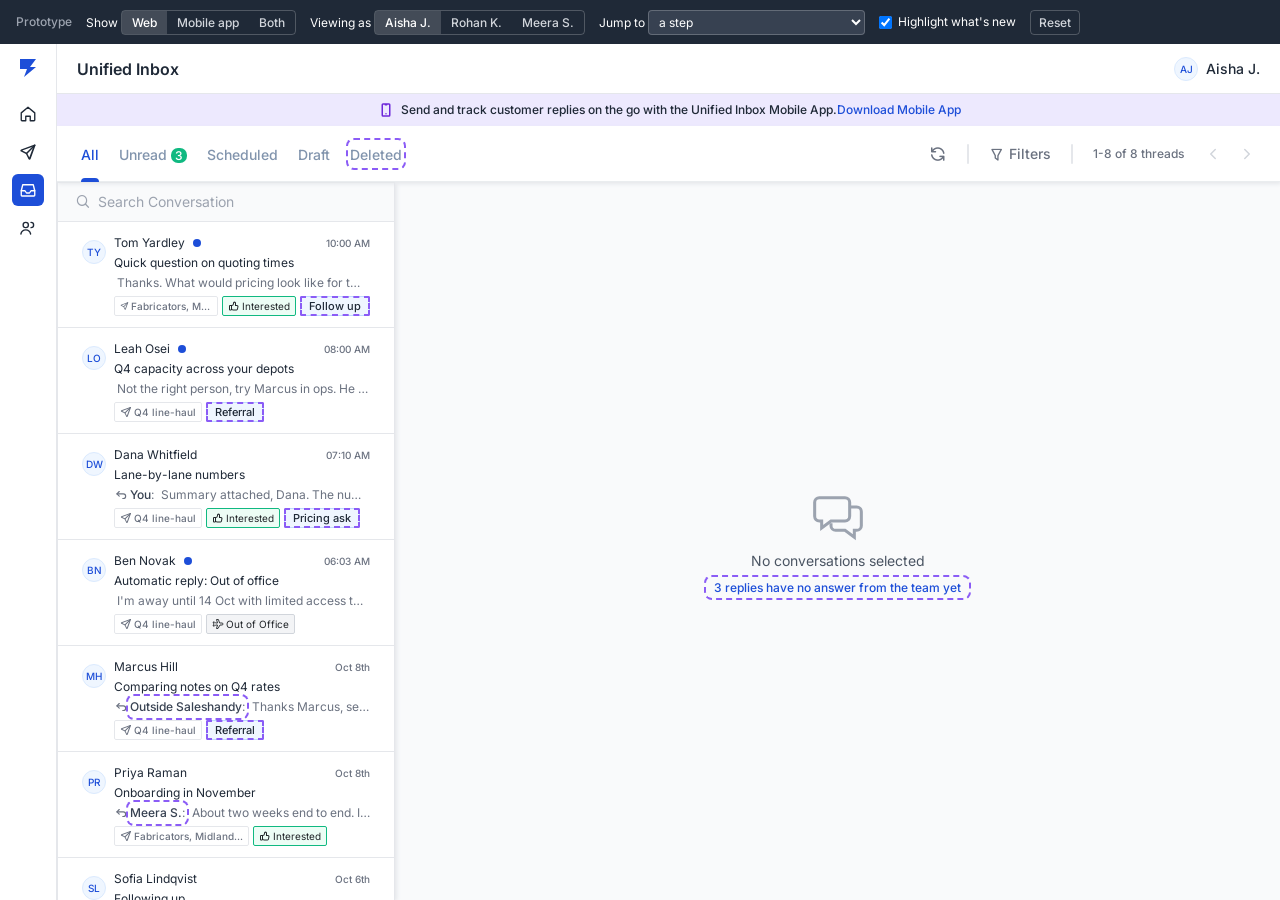
==== commit 4c20a5d7: "Prototype: critique fixes for Unified Inbox labels Labels in the row tag row, capped header chips, f" ====
--- a/prototype/index.html
+++ b/prototype/index.html
@@ -15,7 +15,7 @@
 /* ───────── prototype-only styles. Everything production does not have is prefixed nx- ───────── */
 html,body{height:100%;margin:0}
 body{font-family:Inter,sans-serif;background:#fff;overflow:hidden}
-.demo{height:44px;display:flex;align-items:center;gap:14px;flex-wrap:wrap;padding:0 16px;background:#1f2937;color:#fff;font-size:12px;line-height:16px;position:relative;z-index:2000}
+.demo{min-height:44px;box-sizing:border-box;display:flex;align-items:center;gap:6px 14px;flex-wrap:wrap;padding:6px 16px;background:#1f2937;color:#fff;font-size:12px;line-height:16px;position:relative;z-index:2000}
 .demo .t{color:#9ca3af;font-weight:500}
 .demo .seg{display:inline-flex;border:1px solid rgba(255,255,255,.22);border-radius:4px;overflow:hidden}
 .demo .seg button{background:none;border:0;color:#d1d5db;padding:4px 10px;font:500 12px Inter,sans-serif;cursor:pointer}
@@ -31,7 +31,7 @@
 .show-new .nx-new{outline:2px dashed #8b5cf6;outline-offset:2px;border-radius:4px}
 .show-new .nx-new-block{box-shadow:inset 0 0 0 2px #c4b5fd}
 
-.stage{height:calc(100vh - 44px);display:flex;min-height:0}
+.stage{height:calc(100vh - var(--demoh,44px));display:flex;min-height:0}
 .web{flex:1;min-width:0;display:flex;height:100%}
 .nx-rail{width:57px;flex-shrink:0;border-right:1px solid #e5e7eb;display:flex;flex-direction:column;align-items:center;gap:6px;padding:12px 0;background:#fff}
 .nx-rail .lg{width:24px;height:24px;margin-bottom:12px;color:#1d4ed8}
@@ -44,50 +44,61 @@
 .nx-pagehdr .me .shd-avatar{margin:0}
 .unified-inbox{min-height:0}
 .unified-inbox-mail-list{position:relative}
+/* tinted selected row: production's grey #6b7280 is 4.4:1 on #eff6ff, so the row's grey text steps to the next SD grey */
+.mail-item.active .duration,.mail-item.active .gray-txt-15{color:#4b5563}
 
 /* new: label pills in a fixed-height row and in the thread header */
 
 
-.nx-more{font-size:10px;line-height:18px;font-weight:500;color:#6b7280;border:1px solid #e5e7eb;background:#fff;border-radius:2px;padding:0 4px;margin-left:4px}
 .mail-item .unified-inbox-unSubScribed .d-flex{flex-wrap:nowrap;overflow:hidden}
 /* production fades rows in once on load; the prototype re-renders on every click, so the replay is switched off */
 .unified-inbox-content .mail-item{animation:none}
 .mail-item .shd-pills .pills-label{white-space:nowrap;overflow:hidden;text-overflow:ellipsis}
-.mail-item .sequence-pill{flex-shrink:1;min-width:48px;max-width:100%}
+.mail-item .sequence-pill{flex-shrink:1;min-width:40px;max-width:100%}
 .mail-item .email-category,.mail-item .nx-lpill,.mail-item .nx-more{flex-shrink:0}
 
-/* labels on their own line: labelled rows grow from production's 106px; unlabelled rows are untouched */
-.unified-inbox-content .mail-item.nx-has-labels{height:138px}
-.mail-item.nx-has-labels .unified-inbox-unSubScribed{flex-wrap:wrap}
-.nx-labelline{display:flex;align-items:center;gap:4px;margin-top:6px;overflow:hidden;flex-wrap:nowrap;flex-basis:100%;width:100%;min-width:0}
-
-
-
-
-
-.nx-more{margin:0;flex-shrink:0}
+/* labels sit in production's existing tag row: same 20px outlined tag as the sequence and outcome tags, no extra row */
+.mail-item .nx-lpill,.mail-item .nx-more{box-sizing:border-box;height:20px;padding:0 5px;border:1px solid #bfdbfe;border-radius:2px;background:#eff6ff;display:inline-flex;align-items:center;margin:0 0 0 4px;position:relative;max-width:84px}
+.mail-item .nx-lpill .regular-2,.mail-item .nx-more .regular-2{font-size:11px;line-height:16px;font-weight:500;color:#1f2937;overflow:hidden;text-overflow:ellipsis;white-space:nowrap}
+.mail-item .nx-more{max-width:none}
+.mail-item .nx-lpill[data-act]:hover{text-decoration:underline}
+.show-new .mail-item .nx-lpill.nx-new,.show-new .mail-item .nx-more.nx-new{outline-offset:-2px}
 .nx-hlabels{gap:6px;flex-shrink:0}
 /* design-system tags (ProspectTag, bs-tag bs-tag-blue-17) and the tag-button from AddRemoveTag; only spacing is set here */
-.nx-labelline .bs-tag,.nx-hlabels .bs-tag{margin:0;max-width:150px}
-/* rows use the design system's compact tag size (12px/18px, as in .prospect-sequence-list-container .bs-tag) */
-.nx-labelline .bs-tag .regular-2{font-size:12px;line-height:18px;font-weight:500}
-.nx-labelline .bs-tag .regular-2,.nx-hlabels .bs-tag .nx-tagname{overflow:hidden;text-overflow:ellipsis;white-space:nowrap}
-.nx-labelline .bs-tag[data-act],.nx-hlabels .nx-tagname{cursor:pointer}
-.nx-labelline .bs-tag[data-act]:hover,.nx-hlabels .nx-tagname:hover{text-decoration:underline}
-.nx-hlabels .sh-close{cursor:pointer;font-size:10px;color:#6b7280}
+.nx-hlabels .bs-tag{margin:0;max-width:110px;box-shadow:inset 0 0 0 1px #bfdbfe}
+.nx-hlabels .bs-tag .nx-tagname{overflow:hidden;text-overflow:ellipsis;white-space:nowrap}
+.nx-hlabels .bs-tag[data-act]:hover,.nx-hlabels .nx-tagname:hover{text-decoration:underline}
+.nx-hlabels .sh-close{cursor:pointer;font-size:10px;color:#4b5563;position:relative}
+/* 24px hit area, visual size unchanged */
+.nx-hlabels .sh-close::after{content:"";position:absolute;left:-4px;right:-10px;top:-7px;bottom:-7px}
+.nx-hlabels .tag-icon{display:flex;align-items:center;justify-content:center;border:0;background:none;padding:0}
+.nx-hlabels .tag-icon.open{background:#dbeafe}
+.nx-hlabels .tag-icon.open svg{color:#1d4ed8}
+.nx-hlabels .tag-icon:focus-visible{outline:auto 3px #1f2937}
 .nx-hlabels .sh-close:hover{color:#1f2937}
 .nx-hlabels .tag-button{font-family:Inter,sans-serif}
 .nx-hlabels .tag-button.open{border-color:#1d4ed8!important;color:#1d4ed8!important}
-.m-pill.lab{border:0;background:#eff6ff;color:#1f2937;cursor:pointer}
+.m-pill.lab{border:1px solid #bfdbfe;background:#eff6ff;color:#1f2937;cursor:pointer}
 .unified-inbox-mail-header--left{min-width:0;flex:1 1 auto}
 .unified-inbox-mail-header--left>.d-flex{min-width:0}
 .unified-inbox-mail-subject{min-width:0;overflow:hidden}
 .unified-inbox-mail-subject span{display:block;white-space:nowrap;overflow:hidden;text-overflow:ellipsis}
-.unified-inbox-mail-header--right{flex-shrink:0}
+.unified-inbox-mail-header--right{flex-shrink:1;min-width:0}
+.unified-inbox-mail-header--right>*{flex-shrink:0}
+.unified-inbox-mail-header--right>.nx-hlabels{flex-shrink:1;min-width:0}
+.unified-inbox-mail-header--right .nx-hchip{flex-shrink:1;min-width:0}
 .unified-inbox-mail-header--left>.gap-8{flex-shrink:0}
 .unified-inbox-mail-header--left .shd-pills .pills-label{white-space:nowrap}
 .unified-inbox-mail-header--right .email-category-renderer{white-space:nowrap}
 @media (max-width:1300px){.demo .key{display:none}}
+/* narrow window in Web mode: tabs scroll sideways, Filters and the pager wrap to a second line; desktop widths untouched */
+@media (max-width:700px){
+.unified-inbox-content--row{flex-wrap:wrap;height:auto;padding:12px 16px;row-gap:8px}
+.unified-inbox-content--row .row-left{max-width:100%;overflow-x:auto;padding-bottom:16px;margin-bottom:-16px;scrollbar-width:none}
+.unified-inbox-content--row .row-left::-webkit-scrollbar{display:none}
+.unified-inbox-content--row .row-left>.d-flex,.unified-inbox-content--row .row-left .gap-20{flex-shrink:0;gap:14px}
+.unified-inbox-content--row .row-right{width:100%;justify-content:space-between;gap:12px}
+}
 
 
 
@@ -98,8 +109,8 @@
 
 /* bootstrap stacking: backdrop under the modal it belongs to */
 #overlay .modal-backdrop{z-index:1040}
-#overlay .modal{z-index:1050;top:44px;height:calc(100% - 44px)}
-#overlay .modal-backdrop{top:44px}
+#overlay .modal{z-index:1050;top:var(--demoh,44px);height:calc(100% - var(--demoh,44px))}
+#overlay .modal-backdrop{top:var(--demoh,44px)}
 /* production slides the drawer in once; the prototype redraws on every click, so the slide plays only when it opens */
 #overlay .prospects-filters-modal.nx-settled{animation:none}
 /* production fades a message body in when it is expanded; redraws here would replay it on every click */
@@ -107,14 +118,16 @@
 #overlay .prospects-filters-modal .modal-dialog{height:100%}
 .nx-banner .btn-solid svg{margin-right:6px}
 .nx-who{color:#374151;font-weight:500}
-.nx-delby{display:inline-flex;align-items:center;gap:4px;font-size:10px;line-height:16px;font-weight:500;color:#b91c1c;background:#fef2f2;border:1px solid #fecaca;border-radius:2px;padding:1px 5px;white-space:nowrap}
+.nx-delby{display:inline-flex;align-items:center;gap:4px;font-size:11px;line-height:16px;font-weight:500;color:#4b5563;background:#f3f4f6;border:1px solid #e5e7eb;border-radius:2px;padding:1px 5px;white-space:nowrap}
 
 /* labels control beside Outcome, same box as production's select */
 .nx-anchor{position:relative;display:flex;align-items:center}
 .unified-inbox-mail-header--right{gap:12px}
 .mail-action-btn{color:#6b7280}
 .mail-action-btn:hover{color:#1f2937}
-.mail-action-btn.nx-del:hover{color:#b91c1c}
+.mail-action-btn.nx-del{position:relative}
+.mail-action-btn.nx-del::after{content:"";position:absolute;inset:-3px}
+.mail-action-btn.nx-del:hover{color:#1f2937}
 
 /* production transfer dropdown, positioned under its control */
 .nx-pop{position:absolute;top:calc(100% + 6px);right:0;z-index:50;width:264px}
@@ -125,9 +138,8 @@
 .nx-pop .transfer-list li{display:flex;align-items:center;gap:8px;min-height:32px;padding:4px 8px;border-radius:4px;cursor:pointer;font-size:14px;color:#1f2937}
 .nx-pop .transfer-list li:hover{background:#f3f4f6}
 .nx-pop .transfer-list li.active{background:#eff6ff;color:#1d4ed8}
-.nx-pop .transfer-list li .k{margin-left:auto;font-size:12px;color:#6b7280}
+.nx-pop .transfer-list li .k{margin-left:auto;font-size:12px;color:#4b5563}
 .nx-pop .transfer-list li.nx-add{color:#1d4ed8;font-weight:500}
-.nx-pop .nx-hint{font-size:12px;line-height:16px;color:#6b7280;padding:8px 8px 2px;border-top:1px solid #f3f4f6;margin-top:6px}
 .nx-pop .nx-form{display:flex;flex-direction:column;gap:10px;padding:4px}
 .nx-pop .nx-form .ttl{font-weight:600;font-size:14px;color:#1f2937}
 .nx-pop .nx-form input{height:32px;border:1px solid #1d4ed8;box-shadow:0 0 0 3px #dbeafe;border-radius:4px;padding:0 8px;font:14px Inter,sans-serif;outline:0}
@@ -142,21 +154,22 @@
 .nx-sentby{display:inline-flex;align-items:center;gap:4px;margin-left:8px;font-size:11px;line-height:16px;font-weight:500;color:#1e40af;background:#eff6ff;border:1px solid #bfdbfe;border-radius:10px;padding:0 8px;vertical-align:middle}
 .nx-sentby.seq{color:#4b5563;background:#f3f4f6;border-color:#e5e7eb}
 .nx-sentby.ext{color:#92400e;background:#fffbeb;border-color:#fde68a}
-.nx-act{display:flex;align-items:center;gap:8px;font-size:12px;line-height:16px;color:#6b7280;margin:0 0 14px}
+.nx-act{display:flex;align-items:center;gap:8px;font-size:12px;line-height:16px;color:#4b5563;margin:0 0 14px}
 .nx-act i{flex:1;height:1px;background:#e5e7eb}
 .nx-act b{color:#374151;font-weight:600}
-.nx-act.red{color:#b91c1c}.nx-act.red b{color:#b91c1c}.nx-act.red i{background:#fecaca}
 .nx-act .shd-avatar{margin:0}
-.nx-banner{display:flex;align-items:center;gap:12px;padding:10px 24px;background:#fef2f2;border-bottom:1px solid #fecaca;color:#991b1b;font-size:14px;flex-wrap:wrap}
+.nx-banner{display:flex;align-items:center;gap:12px;padding:10px 24px;background:#f9fafb;border-bottom:1px solid #e5e7eb;color:#374151;font-size:14px;flex-wrap:wrap}
 .nx-banner .btn-solid{margin-left:auto}
 .nx-replybtn{display:inline-flex;align-items:center;gap:6px;height:32px;padding:0 14px;border:1px solid #1d4ed8;color:#1d4ed8;background:#fff;border-radius:4px;font:500 14px Inter,sans-serif;cursor:pointer;margin:2px 0 24px}
 .nx-composer{border:1px solid #d1d5db;border-radius:8px;background:#fff;margin:2px 0 24px}
 .nx-composer textarea{display:block;width:100%;border:0;outline:0;resize:none;padding:12px 14px;min-height:88px;font:14px/20px Inter,sans-serif;border-radius:8px 8px 0 0}
-.nx-composer .cb{display:flex;align-items:center;gap:8px;padding:8px 12px;border-top:1px solid #f3f4f6;font-size:12px;color:#6b7280}
+.nx-composer .cb{display:flex;align-items:center;gap:8px;padding:8px 12px;border-top:1px solid #f3f4f6;font-size:12px;color:#4b5563}
 .nx-composer .cb .btn-ghost{margin-left:auto}
 .nx-toast{position:fixed;left:50%;bottom:24px;transform:translateX(-50%);background:#1f2937;color:#fff;border-radius:6px;padding:10px 16px;display:flex;gap:16px;align-items:center;font-size:14px;z-index:3000;box-shadow:0 4px 16px rgba(0,0,0,.2)}
-.nx-toast button{background:none;border:0;color:#93c5fd;font:500 14px Inter,sans-serif;cursor:pointer;padding:0}
-.nx-empty{flex:1;display:flex;flex-direction:column;align-items:center;justify-content:center;gap:8px;color:#6b7280;font-size:14px}
+.nx-toast button{background:none;border:0;color:#93c5fd;font:500 14px Inter,sans-serif;cursor:pointer;padding:0;position:relative}
+.nx-toast button::after{content:"";position:absolute;inset:-8px -6px}
+.nx-toast button:focus-visible{outline:auto 3px #fff;outline-offset:2px}
+.nx-empty{flex:1;display:flex;flex-direction:column;align-items:center;justify-content:center;gap:8px;color:#4b5563;font-size:14px}
 .nx-empty b{color:#1f2937;font-size:16px}
 
 /* filters drawer: production modal shell; react-select boxes redrawn from their computed styles */
@@ -168,7 +181,7 @@
 .nx-sel .opts{position:absolute;left:0;right:0;top:calc(100% + 4px);background:#fff;border:1px solid #e5e7eb;border-radius:4px;box-shadow:0 4px 14px rgba(31,41,55,.12);z-index:5;padding:4px;max-height:240px;overflow:auto}
 .nx-sel .opts div{display:flex;align-items:center;gap:8px;padding:7px 8px;border-radius:4px;cursor:pointer;font-size:14px;color:#1f2937}
 .nx-sel .opts div:hover{background:#f3f4f6}
-.nx-sel .opts .k{margin-left:auto;color:#6b7280;font-size:12px}
+.nx-sel .opts .k{margin-left:auto;color:#4b5563;font-size:12px}
 .nx-radios{display:flex;gap:16px;font-size:14px;color:#1f2937}
 .nx-radios span{display:inline-flex;align-items:center;gap:6px}
 .nx-radios i{width:14px;height:14px;border-radius:50%;border:1px solid #d1d5db;display:inline-block}
@@ -176,14 +189,15 @@
 .nx-applied{display:flex;align-items:center;gap:8px;flex-wrap:wrap;padding:10px 24px;border-bottom:1px solid #eaedef;background:#fff;font-size:12px}
 .nx-applied .fc{display:inline-flex;align-items:center;gap:6px;border:1px solid #e5e7eb;border-radius:14px;padding:2px 4px 2px 10px;color:#374151;background:#f9fafb}
 .nx-applied .fc b{font-weight:600}
-.nx-applied .fc button{border:0;background:none;color:#6b7280;cursor:pointer;width:18px;height:18px;border-radius:9px;display:inline-flex;align-items:center;justify-content:center}
+.nx-applied .fc button{border:0;background:none;color:#4b5563;cursor:pointer;width:18px;height:18px;border-radius:9px;display:inline-flex;align-items:center;justify-content:center}
 .nx-applied .fc button:hover{background:#e5e7eb}
 .nx-applied .clr{color:#1d4ed8;font-weight:500;cursor:pointer;background:none;border:0;font-size:12px}
 .nx-confirm .modal-dialog{max-width:460px}
-.nx-confirm .who{display:flex;align-items:center;gap:8px;padding:10px 12px;background:#f9fafb;border:1px solid #e5e7eb;border-radius:6px;font-size:12px;color:#4b5563;margin:12px 0}
-.nx-confirm .who .shd-avatar{margin:0}
 .nx-btn-danger{display:inline-flex;align-items:center;height:32px;padding:0 16px;border-radius:4px;background:#b91c1c;color:#fff;border:0;font:500 14px Inter,sans-serif;cursor:pointer}
 .nx-btn-danger:hover{background:#991b1b}
+/* the 3px ring label chips already show, now on every control inside the two modals */
+.prospects-filters-modal :is(button,[role="button"],[role="option"],input):focus-visible,.nx-confirm :is(button,[role="button"]):focus-visible{outline:auto 3px #1f2937;outline-offset:2px}
+.nx-sel .opts div:focus-visible{outline-offset:-2px}
 
 /* ───────── mobile app frame (drawn from the app's help-centre screenshots) ───────── */
 .mob-wrap{display:flex;align-items:flex-start;justify-content:center;gap:32px;padding:24px;overflow:auto;background:#eef2ff;height:100%;box-sizing:border-box;flex-wrap:wrap;flex:1}
@@ -192,14 +206,15 @@
 .phone .sb{height:40px;display:flex;align-items:center;justify-content:space-between;padding:0 26px;font-size:14px;font-weight:600}
 .phone .scr{position:absolute;top:40px;left:0;right:0;bottom:0;display:flex;flex-direction:column}
 .m-top{display:flex;align-items:center;gap:10px;padding:6px 14px}
-.m-search{flex:1;height:38px;border-radius:19px;background:#f3f4f6;display:flex;align-items:center;gap:8px;padding:0 14px;color:#6b7280;font-size:14px}
+.m-search{flex:1;height:38px;border-radius:19px;background:#f3f4f6;display:flex;align-items:center;gap:8px;padding:0 14px;color:#4b5563;font-size:14px}
 .m-me{width:34px;height:34px;border-radius:17px;background:#e0e7ff;color:#3730a3;display:flex;align-items:center;justify-content:center;font-size:12px;font-weight:600}
 .m-chips{display:flex;gap:8px;overflow-x:auto;padding:8px 14px 10px;scrollbar-width:none;flex-shrink:0}
 .m-chips::-webkit-scrollbar{display:none}
-.m-chip{flex-shrink:0;display:inline-flex;align-items:center;gap:4px;height:30px;padding:0 12px;border-radius:15px;border:1px solid #e5e7eb;font-size:12px;font-weight:500;color:#374151;background:#fff;cursor:pointer;white-space:nowrap}
+.m-chip[data-act]::after{content:"";position:absolute;left:0;right:0;top:-8px;bottom:-8px}
+.m-chip{position:relative;flex-shrink:0;display:inline-flex;align-items:center;gap:4px;height:30px;padding:0 12px;border-radius:15px;border:1px solid #e5e7eb;font-size:12px;font-weight:500;color:#374151;background:#fff;cursor:pointer;white-space:nowrap}
 .m-chip.on{background:#dbeafe;border-color:#93c5fd;color:#1d4ed8}
 .m-chip.clr{color:#1d4ed8;border-color:#93c5fd}
-.m-tabs{display:flex;gap:18px;padding:0 16px;border-bottom:1px solid #f3f4f6;font-size:13px;font-weight:500;color:#6b7280;flex-shrink:0}
+.m-tabs{display:flex;gap:18px;padding:0 16px;border-bottom:1px solid #f3f4f6;font-size:13px;font-weight:500;color:#4b5563;flex-shrink:0}
 .m-tabs span{padding:8px 0;cursor:pointer}
 .m-tabs span.on{color:#1d4ed8;box-shadow:inset 0 -2px 0 #1d4ed8}
 .m-list{flex:1;overflow:auto}
@@ -208,27 +223,28 @@
 .m-row .b{flex:1;min-width:0}
 .m-row .n{display:flex;align-items:center;gap:6px;font-size:15px;font-weight:600}
 .m-row .n .d{width:7px;height:7px;border-radius:4px;background:#2563eb}
-.m-row .n .dt{margin-left:auto;font-size:12px;font-weight:400;color:#6b7280}
+.m-row .n .dt{margin-left:auto;font-size:12px;font-weight:400;color:#4b5563}
 .m-row .s{font-size:13px;font-weight:600;white-space:nowrap;overflow:hidden;text-overflow:ellipsis;margin-top:2px}
-.m-row .p{font-size:13px;color:#6b7280;white-space:nowrap;overflow:hidden;text-overflow:ellipsis;margin-top:2px}
+.m-row .p{font-size:13px;color:#4b5563;white-space:nowrap;overflow:hidden;text-overflow:ellipsis;margin-top:2px}
 .m-row .pl{display:flex;gap:6px;margin-top:6px;overflow:hidden}
-.m-pill{display:inline-flex;align-items:center;gap:4px;height:22px;padding:0 7px;border-radius:4px;border:1px solid #e5e7eb;font-size:11px;color:#4b5563;white-space:nowrap;flex-shrink:0}
+.m-pill{display:inline-flex;align-items:center;gap:4px;height:22px;padding:0 7px;border-radius:4px;border:1px solid #e5e7eb;font-size:11px;color:#4b5563;white-space:nowrap;flex-shrink:0;position:relative}
+
 .m-pill.pos{border-color:#86efac;background:#f0fdf4;color:#15803d}
 .m-pill.neg{border-color:#fecaca;background:#fef2f2;color:#b91c1c}
-.m-pill.del{border-color:#fecaca;background:#fef2f2;color:#b91c1c}
+.m-pill.del{border-color:#e5e7eb;background:#f3f4f6;color:#4b5563}
 .m-bar{display:flex;align-items:center;gap:10px;padding:8px 12px;border-bottom:1px solid #f3f4f6}
 .m-bar .ttl{flex:1;min-width:0;font-size:15px;font-weight:600;white-space:nowrap;overflow:hidden;text-overflow:ellipsis}
+.m-ib::after{content:"";position:absolute;inset:-5px}
 .m-ib{width:36px;height:36px;border-radius:18px;border:1px solid #e5e7eb;display:flex;align-items:center;justify-content:center;color:#374151;background:#fff;cursor:pointer;flex-shrink:0;position:relative}
 .m-ib .bd{position:absolute;top:-3px;right:-3px;min-width:16px;height:16px;border-radius:8px;background:#1d4ed8;color:#fff;font-size:10px;font-weight:600;display:flex;align-items:center;justify-content:center;padding:0 3px}
 .m-meta{display:flex;gap:6px;flex-wrap:wrap;padding:8px 14px;border-bottom:1px solid #f3f4f6}
 .m-thread{flex:1;overflow:auto;padding:12px 14px;display:flex;flex-direction:column;gap:10px;background:#f9fafb}
 .m-msg{background:#fff;border:1px solid #eef0f3;border-radius:12px;padding:10px 12px;font-size:13px;line-height:19px;flex-shrink:0}
-.m-msg .f{display:flex;align-items:center;gap:6px;flex-wrap:wrap;font-size:12px;color:#6b7280;margin-bottom:4px}
+.m-msg .f{display:flex;align-items:center;gap:6px;flex-wrap:wrap;font-size:12px;color:#4b5563;margin-bottom:4px}
 .m-msg .f b{color:#111827}
-.m-act{display:flex;align-items:center;gap:6px;font-size:11px;color:#6b7280;flex-shrink:0}
+.m-act{display:flex;align-items:center;gap:6px;font-size:11px;color:#4b5563;flex-shrink:0}
 .m-act i{flex:1;height:1px;background:#e5e7eb}
 .m-act b{color:#374151}
-.m-act.red,.m-act.red b{color:#b91c1c}
 .m-reply{padding:10px 14px;border-top:1px solid #f3f4f6;display:flex;gap:8px}
 .m-reply span{flex:1;height:40px;border-radius:20px;border:1px solid #e5e7eb;display:flex;align-items:center;padding:0 14px;color:#9ca3af;font-size:14px}
 .m-reply b{width:40px;height:40px;border-radius:20px;background:#1d4ed8;color:#fff;display:flex;align-items:center;justify-content:center}
@@ -236,21 +252,23 @@
 .m-sheet{position:absolute;left:0;right:0;bottom:0;background:#fff;border-radius:18px 18px 0 0;z-index:6;padding:8px 0 16px;max-height:80%;overflow:auto}
 .m-sheet .grab{width:40px;height:4px;border-radius:2px;background:#d1d5db;margin:0 auto 8px}
 .m-sheet .hd{display:flex;align-items:center;justify-content:space-between;padding:4px 18px 10px;font-size:17px;font-weight:600}
-.m-sheet .hd button{background:none;border:0;font-size:22px;line-height:22px;color:#6b7280;cursor:pointer}
+.m-sheet .hd button{background:none;border:0;font-size:22px;line-height:22px;color:#4b5563;cursor:pointer;position:relative}
+.m-sheet .hd button::after{content:"";position:absolute;inset:-11px}
 .m-sheet .opt{display:flex;align-items:center;gap:12px;padding:12px 18px;font-size:15px;cursor:pointer;border-top:1px solid #f9fafb}
 .m-sheet .opt .rd{margin-left:auto;width:20px;height:20px;border-radius:10px;border:1.5px solid #9ca3af;box-sizing:border-box}
 .m-sheet .opt .rd.on{border:6px solid #1d4ed8}
-.m-sheet .opt .k{margin-left:auto;color:#6b7280;font-size:13px}
+.m-sheet .opt .k{margin-left:auto;color:#4b5563;font-size:13px}
 .m-sheet .opt.add{color:#1d4ed8;font-weight:500}
-.m-sheet .note{font-size:12px;color:#6b7280;padding:8px 18px 0}
+.m-sheet .note{font-size:12px;color:#4b5563;padding:8px 18px 0}
 .m-sheet .acts{display:flex;gap:10px;padding:12px 18px 0}
 .m-sheet .acts button{flex:1;height:44px;border-radius:10px;font:600 15px Inter,sans-serif;border:1px solid #e5e7eb;background:#fff;cursor:pointer}
 .m-sheet .acts button.d{background:#b91c1c;border-color:#b91c1c;color:#fff}
 .m-sheet .acts button.p{background:#1d4ed8;border-color:#1d4ed8;color:#fff}
 .m-sheet .acts button:disabled{opacity:.4}
 .m-sheet input{margin:4px 18px;width:calc(100% - 36px);height:44px;border:1px solid #1d4ed8;border-radius:10px;padding:0 12px;font:15px Inter,sans-serif;box-sizing:border-box;outline:0}
-.m-banner{display:flex;align-items:center;gap:8px;padding:10px 14px;background:#fef2f2;color:#991b1b;font-size:12px}
-.m-banner b{margin-left:auto;color:#1d4ed8;cursor:pointer}
+.m-banner{display:flex;align-items:center;gap:8px;padding:10px 14px;background:#f9fafb;border-bottom:1px solid #e5e7eb;color:#374151;font-size:12px}
+.m-banner b{margin-left:auto;color:#1d4ed8;cursor:pointer;position:relative}
+.m-banner b::after{content:"";position:absolute;inset:-14px -10px}
 .m-cap{width:300px;font-size:13px;line-height:20px;color:#374151}
 .m-cap h3{margin:0 0 8px;font-size:15px;color:#111827}
 .m-cap ul{margin:0;padding-left:18px}
@@ -284,7 +302,7 @@
   clock = NOW0;
   S = {
     me: 'aj',
-    labels: [{ id: 'followup', name: 'Follow up' }, { id: 'pricing', name: 'Pricing ask' }, { id: 'referral', name: 'Referral' }, { id: 'rohan', name: 'Rohan' }],
+    labels: [{ id: 'followup', name: 'Follow up' }, { id: 'pricing', name: 'Pricing ask' }, { id: 'referral', name: 'Referral' }, { id: 'quote', name: 'Quote sent' }],
     threads: [
       { id: 'tom', name: 'Tom Yardley', email: 'tom@cassmetals.com', init: 'TY', seq: 'Fabricators, Midlands', subject: 'Re: Quick question on quoting times', outcome: 'int', labels: ['followup'], unread: true, deleted: null, finished: false, items: [
         { k: 'seq', step: 2, at: d(6, 9, 30), text: 'Hi Tom,\n\nFollowing up on my note last week. Worth fifteen minutes to see whether this fits how your buyers work?' },
@@ -324,7 +342,7 @@
         { k: 'in', at: d(6, 14, 0), text: "We've just signed with another vendor, so not this year." },
         { k: 'ev', type: 'outcome', by: 'rk', from: 'unc', to: 'ni', at: d(6, 14, 30) },
       ] },
-      { id: 'arjun', name: 'Arjun Mehta', email: 'arjun@cascade.partners', init: 'AM', seq: 'Fabricators, Midlands', subject: 'Re: 20 minutes on quoting times', outcome: 'mtg', labels: ['rohan'], unread: false, deleted: null, finished: true, items: [
+      { id: 'arjun', name: 'Arjun Mehta', email: 'arjun@cascade.partners', init: 'AM', seq: 'Fabricators, Midlands', subject: 'Re: 20 minutes on quoting times', outcome: 'mtg', labels: ['quote'], unread: false, deleted: null, finished: true, items: [
         { k: 'seq', step: 1, at: d(5, 9, 0), text: 'Hi Arjun,\n\nWould a 20-minute look at quoting times be useful this month?' },
         { k: 'in', at: d(6, 10, 0), text: 'Tuesday works. Send an invite?' },
         { k: 'out', by: 'rk', at: d(6, 10, 20), text: 'Invite sent for Tuesday at 11.' },
@@ -423,7 +441,7 @@
   const t = T(id); const from = t.outcome; ui.pop = null; ui.m.sheet = null; if (from === to) return;
   const ev = { k: 'ev', type: 'outcome', by: S.me, from, to, at: tick() };
   t.outcome = to; t.items.push(ev);
-  if (!silent) toast('Outcome updated successfully', () => { t.outcome = from; t.items = t.items.filter((i) => i !== ev); });
+  if (!silent) toast('Outcome updated successfully', { label: 'Undo', fn: () => { t.outcome = from; t.items = t.items.filter((i) => i !== ev); } });
 }
 const toggleLabel = (id, lid) => { const t = T(id); t.labels = t.labels.includes(lid) ? t.labels.filter((x) => x !== lid) : [...t.labels, lid]; };
 function labelError(n) { n = n.trim(); if (!n) return ''; if (n.length > 30) return 'Keep it to 30 characters.'; if (S.labels.some((l) => l.name.toLowerCase() === n.toLowerCase())) return `There is already a label called "${n}".`; return ''; }
@@ -434,27 +452,29 @@
   toast(threadId ? `Label "${n}" created and added.` : `Label "${n}" created.`); return true;
 }
 function deleteThread(id) {
-  const t = T(id); const ev = { k: 'ev', type: 'deleted', by: S.me, at: tick() };
+  const t = T(id); const before = visible(); const idx = before.indexOf(t);
+  const ev = { k: 'ev', type: 'deleted', by: S.me, at: tick() };
   t.deleted = { by: S.me, at: ev.at }; t.items.push(ev); ui.modal = null; ui.m.sheet = null; ui.m.screen = 'list';
-  ui.sel = (visible()[0] || {}).id || null;
-  toast('Thread deleted for everyone. It stays in Deleted for 30 days.', () => { t.deleted = null; t.items = t.items.filter((i) => i !== ev); ui.sel = id; });
+  // select the next row in order (or the one above, or none); assigning ui.sel directly leaves it unread, openThread would mark it read
+  const after = visible(); ui.sel = (after[Math.min(idx, after.length - 1)] || {}).id || null;
+  toast('Moved to Deleted for 30 days.', { label: 'Undo', fn: () => { t.deleted = null; t.items = t.items.filter((i) => i !== ev); ui.sel = id; } });
 }
 function restoreThread(id) {
   const t = T(id); t.items.push({ k: 'ev', type: 'restored', by: S.me, at: tick() }); t.deleted = null;
-  ui.sel = (visible()[0] || {}).id || null; ui.m.screen = 'list'; toast(`Restored. ${t.name}'s thread is back in All.`);
+  const left = visible(); ui.sel = (left[0] || {}).id || null; ui.m.screen = 'list';
+  toast(`${t.name}'s thread is back in All.`, { label: 'View', fn: () => { ui.feed = 'all'; if (!matches(t, ui.filters)) ui.filters = emptyF(); ui.search = ''; openThread(id); ui.m.screen = 'thread'; ui.scrollEnd = true; } });
 }
 let tt;
-function toast(text, undo) { ui.toast = { text, undo }; clearTimeout(tt); tt = setTimeout(() => { ui.toast = null; render(); }, 7000); }
+function toast(text, act) { ui.toast = { text, act }; clearTimeout(tt); tt = setTimeout(() => { ui.toast = null; render(); }, 7000); }
 
 /* ═════════ WEB: production markup ═════════ */
 function webTabs() {
   const unread = live().filter((t) => t.unread).length;
-  const delN = S.threads.filter((t) => t.deleted).length;
   const badge = (n) => (n ? `<span class="regular-1 font-medium gray-txt-1 green-13 pr-1 pl-1 ml-1 br-7">${n}</span>` : '');
   const tab = (v, label, extra = '', cls = '') => `<div class="${ui.feed === v ? 'active' : ''} ${cls}"><span class="regular-2 font-medium ${ui.feed === v ? 'blue-txt-11 active__email-nav' : 'gray-txt-30'}" data-act="feed" data-id="${v}" role="button" tabindex="0" style="cursor:pointer">${label}</span>${extra}</div>`;
   const n = visible().length;
   return `<div class="unified-inbox-content--row"><div class="row-left"><div class="d-flex gap-20 position-relative">
-      ${tab('all', 'All')}${tab('unread', 'Unread', badge(unread))}${tab('scheduled', 'Scheduled')}${tab('draft', 'Draft')}${tab('deleted', 'Deleted', badge(delN), NEW())}
+      ${tab('all', 'All')}${tab('unread', 'Unread', badge(unread))}${tab('scheduled', 'Scheduled')}${tab('draft', 'Draft')}${tab('deleted', 'Deleted', '', NEW())}
     </div></div>
     <div class="row-right"><div class="refresh-unified-inbox" role="button" tabindex="0" data-act="refresh"><i class="sh-refresh"></i></div><div class="unified-inbox-action-separator"></div>
       <div class="unified-filter-icon-container" role="button" tabindex="0" data-act="openfilters"><div class="unified-filter-icon-main d-flex align-items-center"><i class="sh-filter unified-inbox-action-icon"></i><span class="regular-2 font-medium line-height-20">Filters</span></div></div>
@@ -482,19 +502,19 @@
   const o = O(t.outcome);
   const cat = !t.deleted && t.outcome !== 'unc' ? `<div class="email-category ${SENT[o.s]}">${outIcon(o, 12)}<span>${o.name}</span></div>` : '';
   let labels = '';
-  if (!t.deleted && t.labels.length) {
-    const max = t.labels.length > 2 ? 1 : 2; // ProspectTagsRow's default
-    labels = `<div class="nx-labelline ${NEW()}">${t.labels.slice(0, max).map((l) => `<div class="bs-tag bs-tag-blue-17 d-flex flex-row nx-lpill" data-act="labelfilter" data-id="${l}" role="button" tabindex="0" title="Show all threads labelled ${esc(L(l).name)}"><span class="regular-2">${esc(L(l).name)}</span></div>`).join('')}${t.labels.length > max ? `<div class="bs-tag bs-tag-blue-17 d-flex flex-row nx-more" title="${esc(t.labels.slice(max).map((l) => L(l).name).join(', '))}"><span class="regular-2">+${t.labels.length - max}</span></div>` : ''}</div>`;
+  if (!t.deleted && t.labels.length) { // one chip then +N: the row stays one tag row tall
+    const lp = (l) => `<div class="bs-tag bs-tag-blue-17 d-flex flex-row nx-lpill ${NEW()}" data-act="labelfilter" data-id="${l}" role="button" tabindex="0" title="Show all threads labelled ${esc(L(l).name)}"><span class="regular-2">${esc(L(l).name)}</span></div>`;
+    labels = lp(t.labels[0]) + (t.labels.length > 1 ? `<div class="bs-tag bs-tag-blue-17 d-flex flex-row nx-more ${NEW()}" title="${esc(t.labels.slice(1).map((l) => L(l).name).join(', '))}"><span class="regular-2">+${t.labels.length - 1}</span></div>` : '');
   }
   const del = t.deleted ? `<span class="nx-delby ${NEW()}">${I.trash(11)}Deleted by ${who(t.deleted.by)} · ${listDate(t.deleted.at)}</span>` : '';
   const seqPill = `<div class="shd-pills shd-pills--solid shd-pills--sm sequence-pill">${S24('send', 12)}<span class="pills-label">${esc(t.seq.length > 20 ? t.seq.slice(0, 20) + '...' : t.seq)}</span></div>`;
-  return `<div class="mail-item ${ui.sel === t.id ? 'active' : ''} ${labels ? 'nx-has-labels' : ''}" data-id="${t.id}">
+  return `<div class="mail-item ${ui.sel === t.id ? 'active' : ''}" data-id="${t.id}">
     <div class="mail-item--left"><label class="bs-checkbox-wrapper mail-item-checkbox"><span class="bs-checkbox"><input class="bs-checkbox-input" type="checkbox" aria-label="Select thread"><span class="bs-checkbox-inner"></span></span></label>${avatar(t.init, 'sm', 'mail-item-avatar')}</div>
     <div class="mail-item--right" data-act="open" data-id="${t.id}" role="button" tabindex="0">
       <h2><span class="name-wrapper"><span class="name">${esc(t.name)}</span>${t.unread && !t.deleted ? '<div class="dot"></div>' : ''}</span><span class="details-wrapper"><span class="duration">${listDate(lastAt(t))}</span></span></h2>
       <h3>${esc(t.subject.replace('Re:', ''))}</h3>
       <div style="display:flex;align-items:center">${prefix}<p>${esc(m ? m.text.replace(/\s+/g, ' ') : '')}</p></div>
-      <div class="unified-inbox-unSubScribed"><div class="d-flex align-items-center mt-1">${del || seqPill + cat}</div>${labels}</div>
+      <div class="unified-inbox-unSubScribed"><div class="d-flex align-items-center mt-1">${del || seqPill + cat + labels}</div></div>
     </div></div>`;
 }
 
@@ -503,10 +523,9 @@
   const search = `<span class="bs-input-affix-wrapper bs-input-affix-wrapper-md input-default search-input unified-inbox-search"><span class="mx-1 d-flex input-icons-left"><span class="bs-input-prefix"><i class="sh-search"></i></span></span><input class="bs-input-md bs-input" id="search" placeholder="Search Conversation" value="${esc(ui.search)}" autocomplete="off" aria-label="Search Conversation"></span>`;
   let body = v.map(mailItem).join('');
   if (!v.length) body = ui.feed === 'deleted'
-    ? `<div class="nx-empty ${NEW()}" style="padding:40px 24px;text-align:center"><b>Nothing deleted</b><span>When someone deletes a thread, it shows here for 30 days with their name on it.</span></div>`
+    ? `<div class="nx-empty ${NEW()}" style="padding:40px 24px;text-align:center"><b>Nothing deleted</b><span>Deleted threads stay here for 30 days.</span></div>`
     : `<div class="nx-empty" style="padding:40px 24px;text-align:center"><b>No conversations found</b><span>Try changing your filters.</span></div>`;
-  const note = ui.feed === 'deleted' && v.length ? `<div class="${NEW('nx-new-block')}" style="padding:10px 24px;font-size:12px;line-height:16px;color:#6b7280;border-bottom:1px solid #e5e7eb;background:#fff">Deleted threads stay here for 30 days. Anyone in the workspace can restore them.</div>` : '';
-  return search + ' ' + note + body;
+  return search + ' ' + body;
 }
 
 function sentBy(i) {
@@ -536,7 +555,7 @@
     const what = i.from === 'unc' ? `set the outcome to <b>${O(i.to).name}</b>` : `changed the outcome from <b>${O(i.from).name}</b> to <b>${O(i.to).name}</b>`;
     return `<div class="nx-act ${NEW()}"><i></i>${avatar(USERS[i.by].init, 'xs')}<span><b>${who(i.by)}</b> ${what} · ${rel(i.at)}</span><i></i></div>`;
   }
-  if (i.type === 'deleted') return `<div class="nx-act red ${NEW()}"><i></i>${avatar(USERS[i.by].init, 'xs')}<span><b>${who(i.by)}</b> deleted this thread · ${rel(i.at)}</span><i></i></div>`;
+  if (i.type === 'deleted') return `<div class="nx-act ${NEW()}"><i></i>${avatar(USERS[i.by].init, 'xs')}<span><b>${who(i.by)}</b> deleted this thread · ${rel(i.at)}</span><i></i></div>`;
   if (i.type === 'restored') return `<div class="nx-act ${NEW()}"><i></i>${avatar(USERS[i.by].init, 'xs')}<span><b>${who(i.by)}</b> restored this thread · ${rel(i.at)}</span><i></i></div>`;
   return '';
 }
@@ -547,7 +566,6 @@
   return `<div class="nx-pop transfer-overlay custom-outcome-dropdown unified-inbox-filter-select" role="menu" aria-label="Outcome"><div class="transfer-container"><div class="transfer-body">
     ${searchBox('', 'Search')}
     <div class="transfer-content"><ul class="transfer-list"><div>${OUTCOMES.map((o) => `<li class="separator ${o.id === t.outcome ? 'active' : ''}" data-act="outcome" data-id="${o.id}" role="menuitemradio" aria-checked="${o.id === t.outcome}"><div class="d-flex align-items-center">${outIcon(o, 14)}<span class="ml-1">${o.name}</span></div></li>`).join('')}</div></ul></div>
-    <div class="nx-hint ${NEW()}">Your name is saved with the change.</div>
   </div></div></div>`;
 }
 
@@ -557,7 +575,6 @@
     return `<div class="nx-pop transfer-overlay ${NEW()}" role="dialog" aria-label="New label"><div class="transfer-container"><div class="transfer-body"><form class="nx-form" data-form="newlabel">
       <div class="ttl">New label</div>
       <input id="lname" class="${err ? 'err' : ''}" value="${esc(ui.newName)}" placeholder="Label name" autocomplete="off" aria-label="Label name">${err ? `<div class="er">${esc(err)}</div>` : ''}
-      <div style="font-size:12px;line-height:16px;color:#6b7280">Everyone in this workspace will see and can use this label.</div>
       <div class="btns"><button type="button" class="btn-ghost btn-ghost-outlined btn-ghost-md" data-act="cancelnew">Cancel</button><button type="submit" class="btn-solid btn-solid-primary btn-solid-md" style="width:auto" ${can ? '' : 'disabled'}>Create</button></div>
     </form></div></div></div>`;
   }
@@ -570,7 +587,6 @@
       ${list.map((l) => `<li data-act="togglelabel" data-id="${l.id}" role="menuitemcheckbox" aria-checked="${t.labels.includes(l.id)}"><span class="nx-cbx ${t.labels.includes(l.id) ? 'on' : ''}"></span>${esc(l.name)}<span class="k">${labelCount(l.id)}</span></li>`).join('')}
       ${q && !exact ? `<li class="nx-add" data-act="newlabel" data-name="${esc(ui.labelQuery.trim())}">${I.plus()}Create label "${esc(ui.labelQuery.trim())}"</li>` : `<li class="nx-add" data-act="newlabel">${I.plus()}New label</li>`}
     </ul></div>
-    <div class="nx-hint">Labels are shared with everyone in this workspace.</div>
   </div></div></div>`;
 }
 
@@ -583,7 +599,7 @@
   const del = !!t.deleted; const o = O(t.outcome);
   const labOpen = ui.pop === 'labels' || ui.pop === 'labelNew';
   const right = del ? '' : `<div class="unified-inbox-mail-header--right">
-      <div class="nx-anchor nx-hlabels ${NEW()}">${t.labels.slice(0, 2).map((l) => `<div class="bs-tag bs-tag-blue-17 d-flex flex-row align-items-center nx-hchip"><span class="regular-2 nx-tagname" data-act="labelfilter" data-id="${l}" role="button" tabindex="0" title="Show all threads labelled ${esc(L(l).name)}">${esc(L(l).name)}</span><div class="d-flex flex-row align-items-center ml-1"><i class="sh-close" data-act="untag" data-id="${l}" role="button" tabindex="0" aria-label="Remove label ${esc(L(l).name)}"></i></div></div>`).join('')}${t.labels.length > 2 ? `<div class="bs-tag bs-tag-blue-17 d-flex flex-row nx-hmore" data-act="pop" data-id="labels" role="button" tabindex="0" title="${esc(t.labels.slice(2).map((l) => L(l).name).join(', '))}"><span class="regular-2">+${t.labels.length - 2}</span></div>` : ''}<div class="tag-button-container"><button class="tag-button ${labOpen ? 'open' : ''}" data-act="pop" data-id="labels" aria-haspopup="true" aria-expanded="${labOpen}">${I.tag(14)}<span>Labels</span></button></div>${labOpen ? labelsPop(t) : ''}</div>
+      <div class="nx-anchor nx-hlabels ${NEW()}">${t.labels.slice(0, 2).map((l) => `<div class="bs-tag bs-tag-blue-17 d-flex flex-row align-items-center nx-hchip"><span class="regular-2 nx-tagname" data-act="labelfilter" data-id="${l}" role="button" tabindex="0" title="Show all threads labelled ${esc(L(l).name)}">${esc(L(l).name)}</span><div class="d-flex flex-row align-items-center ml-1"><i class="sh-close" data-act="untag" data-id="${l}" role="button" tabindex="0" aria-label="Remove label ${esc(L(l).name)}"></i></div></div>`).join('')}${t.labels.length > 2 ? `<div class="bs-tag bs-tag-blue-17 d-flex flex-row nx-hmore" data-act="pop" data-id="labels" role="button" tabindex="0" title="${esc(t.labels.slice(2).map((l) => L(l).name).join(', '))}"><span class="regular-2">+${t.labels.length - 2}</span></div>` : ''}<div class="tag-button-container">${t.labels.length ? `<button class="tag-icon ${labOpen ? 'open' : ''}" data-act="pop" data-id="labels" aria-haspopup="true" aria-expanded="${labOpen}" aria-label="Labels" title="Labels">${I.tag(16)}</button>` : `<button class="tag-button ${labOpen ? 'open' : ''}" data-act="pop" data-id="labels" aria-haspopup="true" aria-expanded="${labOpen}">${I.tag(14)}<span>Labels</span></button>`}</div>${labOpen ? labelsPop(t) : ''}</div>
       <div class="nx-anchor"><div class="bs-select-box d-flex align-items-center email-category-renderer ${SENT[o.s]}" data-act="pop" data-id="outcome" role="button" tabindex="0" aria-haspopup="true" aria-expanded="${ui.pop === 'outcome'}"><div class="d-flex align-items-center">${outIcon(o, 14)}<span class="email-category-renderer blue-txt-15 ml-2">${o.name}</span></div><div class="bs-select-box-icon-wrapper">${I.chev(14)}</div></div>${ui.pop === 'outcome' ? outcomePop(t) : ''}</div>
       ${t.finished ? '<div class="d-flex align-items-center"><p class="finished-message">Finished</p></div>' : ''}
       <div class="mail-action-btn" title="Unsubscribe">${S24('ban', 18)}</div>
@@ -607,7 +623,7 @@
   const chips = sel.map((v) => `<span class="chipv">${esc((options.find((o) => o.v === v) || {}).l || v)}</span>`).join('');
   return `<div class="prospects-filter-container d-flex flex-column bs-mb-20 ${nw ? NEW() : ''}"><div class="label-container label-text">${label}</div><div class="filter-container mt-1"><div class="nx-sel">
     <div class="ctl" data-act="openselect" data-id="${key}" role="button" tabindex="0" aria-expanded="${open}">${chips || ph}<span class="chev">${I.chev(18)}</span></div>
-    ${open ? `<div class="opts" role="listbox">${options.map((o) => `<div data-act="pickfilter" data-key="${key}" data-id="${o.v}" role="option" aria-selected="${sel.includes(o.v)}"><span class="nx-cbx ${sel.includes(o.v) ? 'on' : ''}"></span>${esc(o.l)}<span class="k">${o.n ?? ''}</span></div>`).join('')}</div>` : ''}
+    ${open ? `<div class="opts" role="listbox">${options.map((o) => `<div data-act="pickfilter" data-key="${key}" data-id="${o.v}" role="option" tabindex="0" aria-selected="${sel.includes(o.v)}"><span class="nx-cbx ${sel.includes(o.v) ? 'on' : ''}"></span>${esc(o.l)}<span class="k">${o.n ?? ''}</span></div>`).join('')}</div>` : ''}
   </div></div></div>`;
 }
 const staticField = (label, ph) => `<div class="prospects-filter-container d-flex flex-column bs-mb-20"><div class="label-container label-text">${label}</div><div class="filter-container mt-1"><div class="nx-sel"><div class="ctl" style="cursor:default">${ph}<span class="chev">${I.chev(18)}</span></div></div></div></div>`;
@@ -635,11 +651,9 @@
 
 function deleteModal() {
   const t = T(ui.sel);
-  return `<div class="modal-backdrop fade show" data-act="closemodal"></div><div class="modal fade show nx-confirm ${NEW()}" data-act="closemodal" style="display:block" role="dialog" aria-modal="true" aria-labelledby="dtitle"><div class="modal-dialog modal-dialog-centered"><div class="modal-content" style="padding:24px">
-      <h2 id="dtitle" style="margin:0 0 8px;font-size:18px;line-height:24px;font-weight:600;color:#1f2937">Delete this thread for everyone?</h2>
-      <p style="margin:0;color:#4b5563;font-size:14px">${esc(t.name)}'s thread will disappear from the inbox for everyone in this workspace, not just you.</p>
-      <div class="who">${ORDER.map((u) => avatar(USERS[u].init, 'xs')).join('')}<span>${ORDER.map((u) => USERS[u].name).join(', ').replace(/, ([^,]*)$/, ' and $1')} currently see this thread.</span></div>
-      <p style="margin:0;color:#4b5563;font-size:14px">It moves to Deleted for 30 days with your name on it. Anyone in the workspace can restore it from there.</p>
+  return `<div class="modal-backdrop fade show" data-act="closemodal"></div><div class="modal fade show nx-confirm ${NEW()}" data-act="closemodal" style="display:block" role="dialog" aria-modal="true" aria-labelledby="dtitle" aria-describedby="dbody"><div class="modal-dialog modal-dialog-centered"><div class="modal-content" style="padding:24px">
+      <h2 id="dtitle" style="margin:0 0 8px;font-size:18px;line-height:24px;font-weight:600;color:#1f2937">Delete for everyone?</h2>
+      <p id="dbody" style="margin:0;color:#4b5563;font-size:14px">${esc(t.name)}'s thread moves to Deleted for 30 days.</p>
       <div style="display:flex;justify-content:flex-end;gap:8px;margin-top:20px"><button class="btn-ghost btn-ghost-outlined btn-ghost-md" id="cancel-del" data-act="closemodal">Cancel</button><button class="nx-btn-danger" data-act="confirmdelete">Delete thread</button></div>
   </div></div></div>`;
 }
@@ -679,7 +693,7 @@
   return `<div class="m-top"><div class="m-search">${I.search()}Search Conversation</div><div class="m-me">${USERS[S.me].init}</div></div>
     <div class="m-chips">${(f.replied.length || f.labels.length || f.outcomes.length) ? '<span class="m-chip clr" data-act="clearfilters" role="button" tabindex="0">Clear</span>' : ''}${chip('Sequences', false)}${chip('Email Accounts', false)}${chip(f.outcomes.length ? f.outcomes.map((o) => O(o).name).join(', ') : 'Outcome', !!f.outcomes.length, 'msheet', 'foutcome')}${chip(repl, !!f.replied.length, 'msheet', 'freplied', true)}${chip(labs, !!f.labels.length, 'msheet', 'flabels', true)}</div>
     <div class="m-tabs">${['all', 'unread', 'draft', 'scheduled'].map((x) => `<span class="${ui.feed === x ? 'on' : ''}" data-act="feed" data-id="${x}">${x[0].toUpperCase() + x.slice(1)}</span>`).join('')}<span class="${ui.feed === 'deleted' ? 'on' : ''} ${NEW()}" data-act="feed" data-id="deleted">Deleted</span></div>
-    <div class="m-list">${v.map(mRow).join('') || '<div style="padding:40px 20px;text-align:center;color:#6b7280;font-size:14px">No conversations</div>'}</div>`;
+    <div class="m-list">${v.map(mRow).join('') || '<div style="padding:40px 20px;text-align:center;color:#4b5563;font-size:14px">No conversations</div>'}</div>`;
 }
 function mThread() {
   const t = T(ui.sel); if (!t) return mList();
@@ -687,7 +701,7 @@
   const items = t.items.map((i) => {
     if (i.k === 'ev') {
       if (i.type === 'outcome') return `<div class="m-act ${NEW()}"><i></i><span>${i.by ? `<b>${who(i.by)}</b> ${i.from === 'unc' ? 'set outcome to' : `changed ${O(i.from).name} to`} <b>${O(i.to).name}</b>` : `Outcome set to ${O(i.to).name} automatically`}</span><i></i></div>`;
-      if (i.type === 'deleted') return `<div class="m-act red ${NEW()}"><i></i><span><b>${who(i.by)}</b> deleted this thread</span><i></i></div>`;
+      if (i.type === 'deleted') return `<div class="m-act ${NEW()}"><i></i><span><b>${who(i.by)}</b> deleted this thread</span><i></i></div>`;
       return `<div class="m-act ${NEW()}"><i></i><span><b>${who(i.by)}</b> restored this thread</span><i></i></div>`;
     }
     const pin = i.k === 'in';
@@ -705,10 +719,10 @@
   const sh = ui.m.sheet; if (!sh) return '';
   const t = ui.sel && T(ui.sel);
   const wrap = (title, body, nw) => `<div class="m-sheet-bg" data-act="msheetclose"></div><div class="m-sheet ${nw ? NEW() : ''}" role="dialog" aria-label="${title}"><div class="grab"></div><div class="hd">${title}<button data-act="msheetclose" aria-label="Close">×</button></div>${body}</div>`;
-  if (sh === 'outcome' && t) return wrap('Email Outcome', OUTCOMES.map((o) => `<div class="opt" data-act="moutcome" data-id="${o.id}" role="button" tabindex="0">${outIcon(o, 18)}${o.name}<span class="rd ${o.id === t.outcome ? 'on' : ''}"></span></div>`).join('') + `<div class="note ${NEW()}">Your name is saved with the change.</div>`);
-  if (sh === 'labels' && t) return wrap('Labels', S.labels.map((l) => `<div class="opt" data-act="mtogglelabel" data-id="${l.id}" role="button" tabindex="0"><span class="nx-cbx ${t.labels.includes(l.id) ? 'on' : ''}"></span>${esc(l.name)}<span class="k">${labelCount(l.id)}</span></div>`).join('') + `<div class="opt add" data-act="msheet" data-id="labelnew" role="button" tabindex="0">${I.plus(16)}New label</div><div class="note">Labels are shared with everyone in this workspace.</div>`, true);
-  if (sh === 'labelnew') { const err = labelError(ui.m.newName); return wrap('New label', `<input id="mlname" value="${esc(ui.m.newName)}" placeholder="Label name" autocomplete="off" aria-label="Label name">${err ? `<div class="note" style="color:#b91c1c">${esc(err)}</div>` : ''}<div class="note">Everyone in this workspace will see and can use this label.</div><div class="acts"><button data-act="msheet" data-id="labels">Cancel</button><button class="p" data-act="mcreatelabel" ${ui.m.newName.trim() && !err ? '' : 'disabled'}>Create</button></div>`, true); }
-  if (sh === 'delete' && t) return wrap('Delete for everyone?', `<div class="note" style="font-size:14px;color:#374151;padding-top:0">${esc(t.name)}'s thread will disappear for Aisha J., Rohan K. and Meera S. It stays in Deleted for 30 days with your name on it, and anyone can restore it.</div><div class="acts"><button data-act="msheetclose">Cancel</button><button class="d" data-act="confirmdelete">Delete</button></div>`, true);
+  if (sh === 'outcome' && t) return wrap('Email Outcome', OUTCOMES.map((o) => `<div class="opt" data-act="moutcome" data-id="${o.id}" role="button" tabindex="0">${outIcon(o, 18)}${o.name}<span class="rd ${o.id === t.outcome ? 'on' : ''}"></span></div>`).join('') );
+  if (sh === 'labels' && t) return wrap('Labels', S.labels.map((l) => `<div class="opt" data-act="mtogglelabel" data-id="${l.id}" role="button" tabindex="0"><span class="nx-cbx ${t.labels.includes(l.id) ? 'on' : ''}"></span>${esc(l.name)}<span class="k">${labelCount(l.id)}</span></div>`).join('') + `<div class="opt add" data-act="msheet" data-id="labelnew" role="button" tabindex="0">${I.plus(16)}New label</div>`, true);
+  if (sh === 'labelnew') { const err = labelError(ui.m.newName); return wrap('New label', `<input id="mlname" value="${esc(ui.m.newName)}" placeholder="Label name" autocomplete="off" aria-label="Label name">${err ? `<div class="note" style="color:#b91c1c">${esc(err)}</div>` : ''}<div class="acts"><button data-act="msheet" data-id="labels">Cancel</button><button class="p" data-act="mcreatelabel" ${ui.m.newName.trim() && !err ? '' : 'disabled'}>Create</button></div>`, true); }
+  if (sh === 'delete' && t) return wrap('Delete for everyone?', `<div class="note" style="font-size:14px;color:#374151;padding-top:0">${esc(t.name)}'s thread moves to Deleted for 30 days.</div><div class="acts"><button data-act="msheetclose">Cancel</button><button class="d" data-act="confirmdelete">Delete</button></div>`, true);
   const pick = (key, opts) => wrap(sh === 'foutcome' ? 'Outcome' : sh === 'freplied' ? 'Replied by' : 'Labels', opts.map((o) => `<div class="opt" data-act="mpick" data-key="${key}" data-id="${o.v}" role="button" tabindex="0"><span class="nx-cbx ${ui.filters[key].includes(o.v) ? 'on' : ''}"></span>${esc(o.l)}</div>`).join(''), key !== 'outcomes');
   if (sh === 'foutcome') return pick('outcomes', OUTCOMES.map((o) => ({ v: o.id, l: o.name })));
   if (sh === 'freplied') return pick('replied', [...[S.me, ...ORDER.filter((u) => u !== S.me)].map((u) => ({ v: u, l: u === S.me ? `Me (${USERS[u].name})` : USERS[u].name })), { v: 'ext', l: 'Outside Saleshandy' }, { v: 'none', l: 'Not replied yet' }]);
@@ -730,15 +744,26 @@
 /* ═════════ render ═════════ */
 function renderDemo() {
   const seg = (k, opts) => `<span class="seg">${opts.map(([v, l]) => `<button data-act="${k}" data-id="${v}" aria-pressed="${(k === 'view' ? ui.view : S.me) === v}">${l}</button>`).join('')}</span>`;
-  document.getElementById('demo').innerHTML = `<span class="t">Prototype</span>
+  const dm = document.getElementById('demo'); dm.innerHTML = `<span class="t">Prototype</span>
     <span>Show ${seg('view', [['web', 'Web'], ['mobile', 'Mobile app'], ['both', 'Both']])}</span>
     <span>Viewing as ${seg('as', ORDER.map((u) => [u, USERS[u].name]))}</span>
     <label>Jump to <select data-act="step"><option value="">a step</option>${STEPS.map((s, i) => `<option value="${i + 1}" ${String(ui.step) === String(i + 1) ? 'selected' : ''}>${s}</option>`).join('')}</select></label>
     <label class="tg"><input type="checkbox" id="shownew" ${ui.showNew ? 'checked' : ''}> Highlight what's new</label>
     <button class="btnr" data-act="reset">Reset</button>
     <span class="key"><i></i>new, not in production</span>`;
-}
+  document.documentElement.style.setProperty('--demoh', dm.offsetHeight + 'px');
+}
+window.addEventListener('resize', () => renderDemo());
+/* modal focus: the filters drawer and the delete dialog trap Tab, take focus on open, and hand it back to their opener on close */
+const SCOPES = { filters: '.prospects-filters-modal', del: '.nx-confirm' };
+const OPENER = { filters: '[data-act="openfilters"]', del: '[data-act="askdelete"]' };
+const scopeNow = () => (ui.modal === 'delete' && ui.view !== 'mobile' ? 'del' : ui.draftFilters && ui.view !== 'mobile' ? 'filters' : null);
+const focusKey = (el) => el && (el.id ? '#' + el.id : el.dataset && el.dataset.act ? `[data-act="${el.dataset.act}"]${el.dataset.id ? `[data-id="${el.dataset.id}"]` : ''}${el.dataset.key ? `[data-key="${el.dataset.key}"]` : ''}` : null);
+const focusables = (root) => [...root.querySelectorAll('button:not([disabled]),input:not([disabled]),[tabindex="0"]')].filter((e) => e.offsetParent !== null);
+let lastScope = null;
 function render() {
+  const scopeBefore = scopeNow(); const ae = document.activeElement;
+  const keepKey = scopeBefore && ae && ae.closest && ae.closest(SCOPES[scopeBefore]) ? focusKey(ae) : null;
   renderDemo();
   const focusId = document.activeElement && document.activeElement.id;
   const caret = focusId && document.activeElement.selectionStart;
@@ -751,7 +776,7 @@
   stage.innerHTML = (ui.view !== 'mobile' ? webView() : '') + (ui.view !== 'web' ? mobileView() : '');
   const ov = document.getElementById('overlay');
   ov.className = ui.showNew ? 'show-new' : '';
-  ov.innerHTML = (ui.view !== 'mobile' && ui.draftFilters ? filtersDrawer() : '') + (ui.view !== 'mobile' && ui.modal === 'delete' ? deleteModal() : '') + (ui.toast ? `<div class="nx-toast" role="status"><span>${esc(ui.toast.text)}</span>${ui.toast.undo ? '<button data-act="undo">Undo</button>' : ''}</div>` : '');
+  ov.innerHTML = (ui.view !== 'mobile' && ui.draftFilters ? filtersDrawer() : '') + (ui.view !== 'mobile' && ui.modal === 'delete' ? deleteModal() : '') + (ui.toast ? `<div class="nx-toast" role="status"><span>${esc(ui.toast.text)}</span>${ui.toast.act ? `<button data-act="toastact">${ui.toast.act.label}</button>` : ''}</div>` : '');
   const nl = document.getElementById('listscroll'); if (nl) nl.scrollTop = lsTop;
   const ndb = document.querySelector('.prospects-filters-modal .modal-body'); if (ndb) ndb.scrollTop = dbTop;
   const ndo = document.querySelector('.prospects-filters-modal .opts'); if (ndo) ndo.scrollTop = doTop;
@@ -759,6 +784,15 @@
   const nt = document.getElementById('threadscroll'); if (nt) nt.scrollTop = ui.scrollEnd ? nt.scrollHeight : tsTop;
   const mt = document.getElementById('mthread'); if (mt && ui.scrollEnd) mt.scrollTop = mt.scrollHeight;
   ui.scrollEnd = false;
+  const sc = scopeNow();
+  if (sc) {
+    const root = document.querySelector(SCOPES[sc]);
+    const again = keepKey && root.querySelector(keepKey);
+    const first = sc === 'filters' ? root.querySelector('.modal-header .close') : root.querySelector('#cancel-del');
+    if (!root.contains(document.activeElement)) (again || first).focus({ preventScroll: true });
+    lastScope = sc; return;
+  }
+  if (lastScope) { const op = document.querySelector(OPENER[lastScope]); lastScope = null; if (op) { op.focus({ preventScroll: true }); return; } }
   const auto = ui.modal === 'delete' ? 'cancel-del' : ui.pop === 'labelNew' ? 'lname' : ui.pop === 'labels' ? 'labelq' : ui.composing ? 'composer' : ui.m.sheet === 'labelnew' ? 'mlname' : null;
   const target = (focusId && document.getElementById(focusId)) || (auto && document.getElementById(auto));
   if (target) { target.focus({ preventScroll: true }); if (focusId && caret != null && target.setSelectionRange) try { target.setSelectionRange(caret, caret); } catch (e) {} }
@@ -797,11 +831,11 @@
   cancelnew: () => { ui.pop = 'labels'; ui.newName = ''; },
   askdelete: () => { ui.pop = null; ui.modal = 'delete'; },
   closemodal: () => { ui.modal = null; },
-  confirmdelete: () => deleteThread(ui.sel),
+  confirmdelete: () => { lastScope = null; deleteThread(ui.sel); },
   restore: () => restoreThread(ui.sel),
   compose: () => { ui.composing = true; ui.scrollEnd = true; }, cancelreply: () => { ui.composing = false; ui.draft = ''; },
   send: () => { sendReply(ui.draft); ui.scrollEnd = true; },
-  undo: () => { if (ui.toast && ui.toast.undo) ui.toast.undo(); ui.toast = null; },
+  toastact: () => { const a = ui.toast && ui.toast.act; ui.toast = null; if (a) a.fn(); },
   openfilters: () => { ui.draftFilters = JSON.parse(JSON.stringify(ui.filters)); ui.openSel = null; ui.drawerOpening = true; },
   closefilters: () => { ui.draftFilters = null; ui.openSel = null; },
   openselect: (id) => { ui.openSel = ui.openSel === id ? null : id; },
@@ -839,8 +873,9 @@
   render();
 });
 document.addEventListener('keydown', (e) => {
+  if (e.key === 'Tab') { const sc = scopeNow(); const root = sc && document.querySelector(SCOPES[sc]); if (root) { const f = focusables(root); if (f.length) { const i = f.indexOf(document.activeElement); const n = e.shiftKey ? (i <= 0 ? f.length - 1 : i - 1) : (i === -1 || i === f.length - 1 ? 0 : i + 1); e.preventDefault(); f[n].focus(); } } return; }
   if (e.key === 'Escape') { if (ui.modal) ui.modal = null; else if (ui.draftFilters) ui.draftFilters = null; else if (ui.pop) ui.pop = null; else if (ui.m.sheet) ui.m.sheet = null; else return; render(); return; }
-  if ((e.key === 'Enter' || e.key === ' ') && e.target.matches && e.target.matches('[role="button"][data-act]')) { e.preventDefault(); e.target.click(); return; }
+  if ((e.key === 'Enter' || e.key === ' ') && e.target.matches && e.target.matches('[role="button"][data-act],[role="option"][data-act]')) { e.preventDefault(); e.target.click(); return; }
   if (e.target.id === 'labelq' && e.key === 'Enter') {
     e.preventDefault(); const q = ui.labelQuery.trim(); if (!q) return;
     const hit = S.labels.find((l) => l.name.toLowerCase() === q.toLowerCase());
